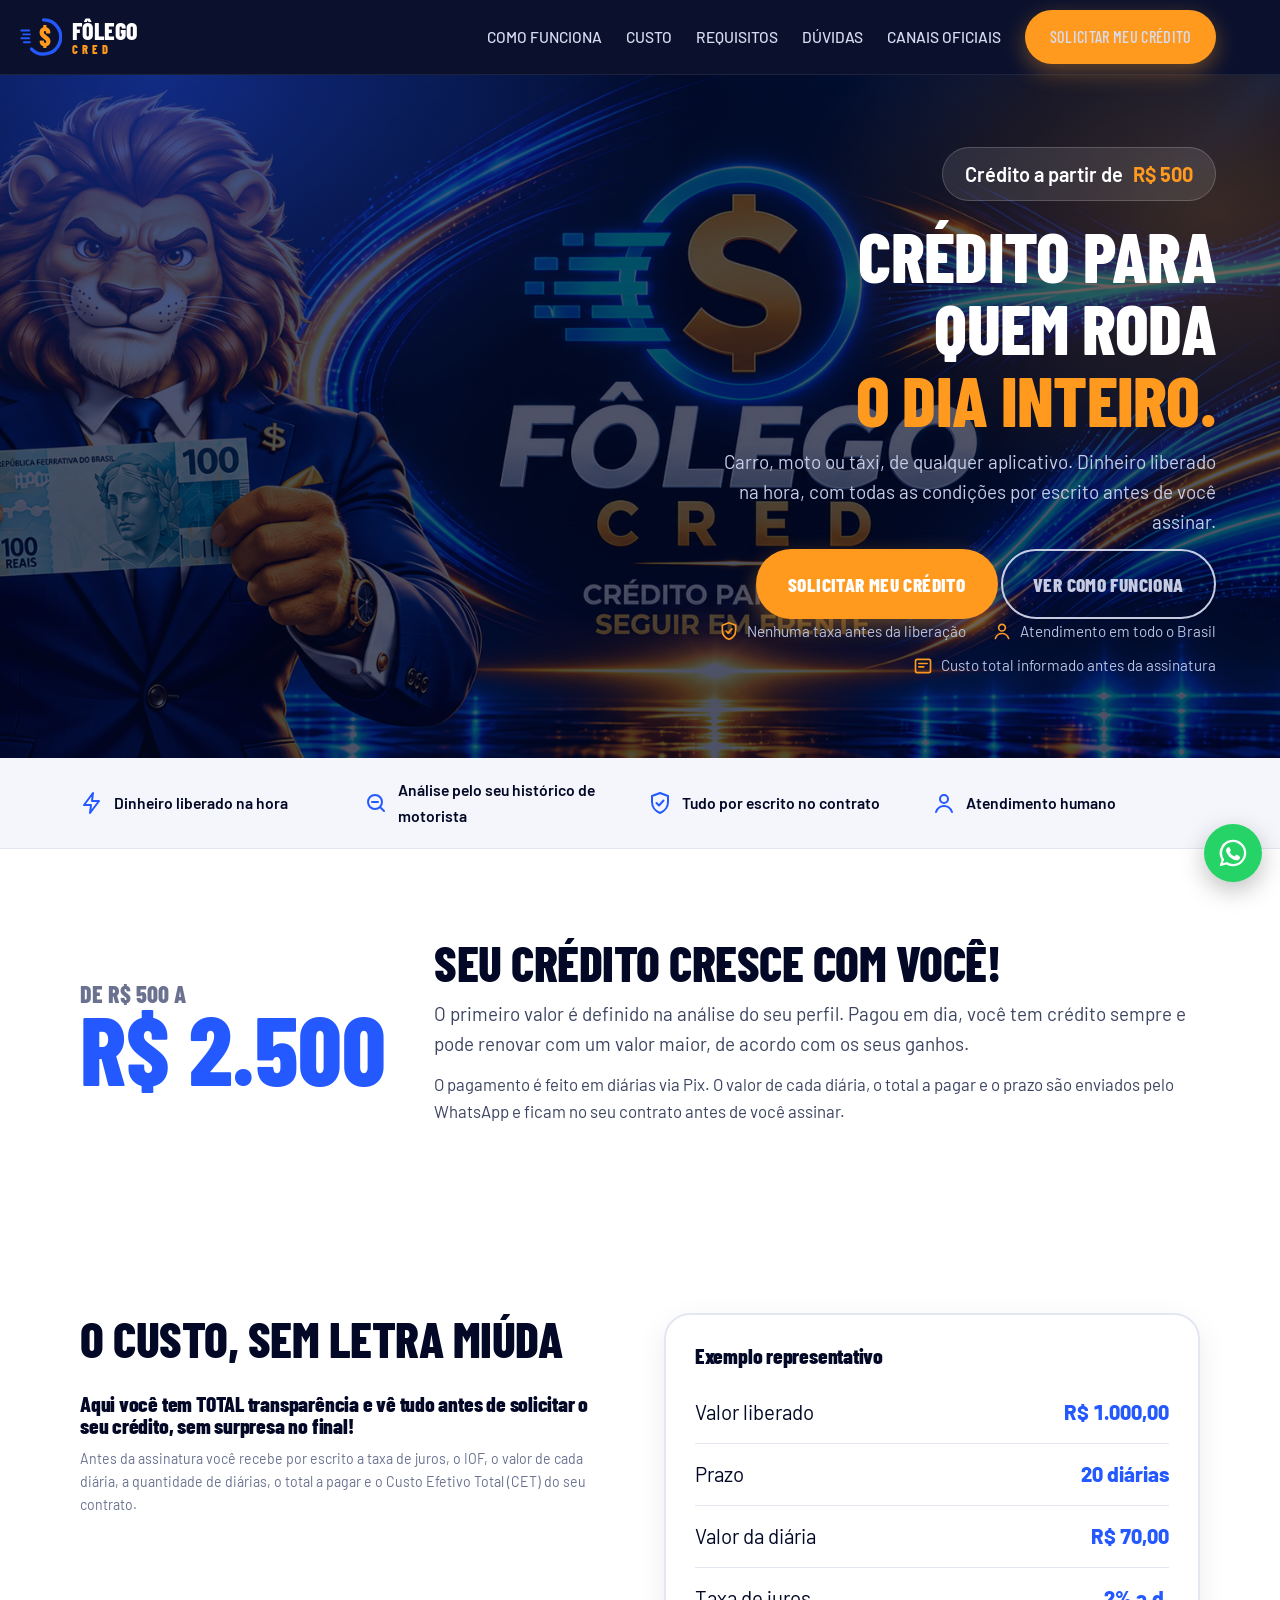
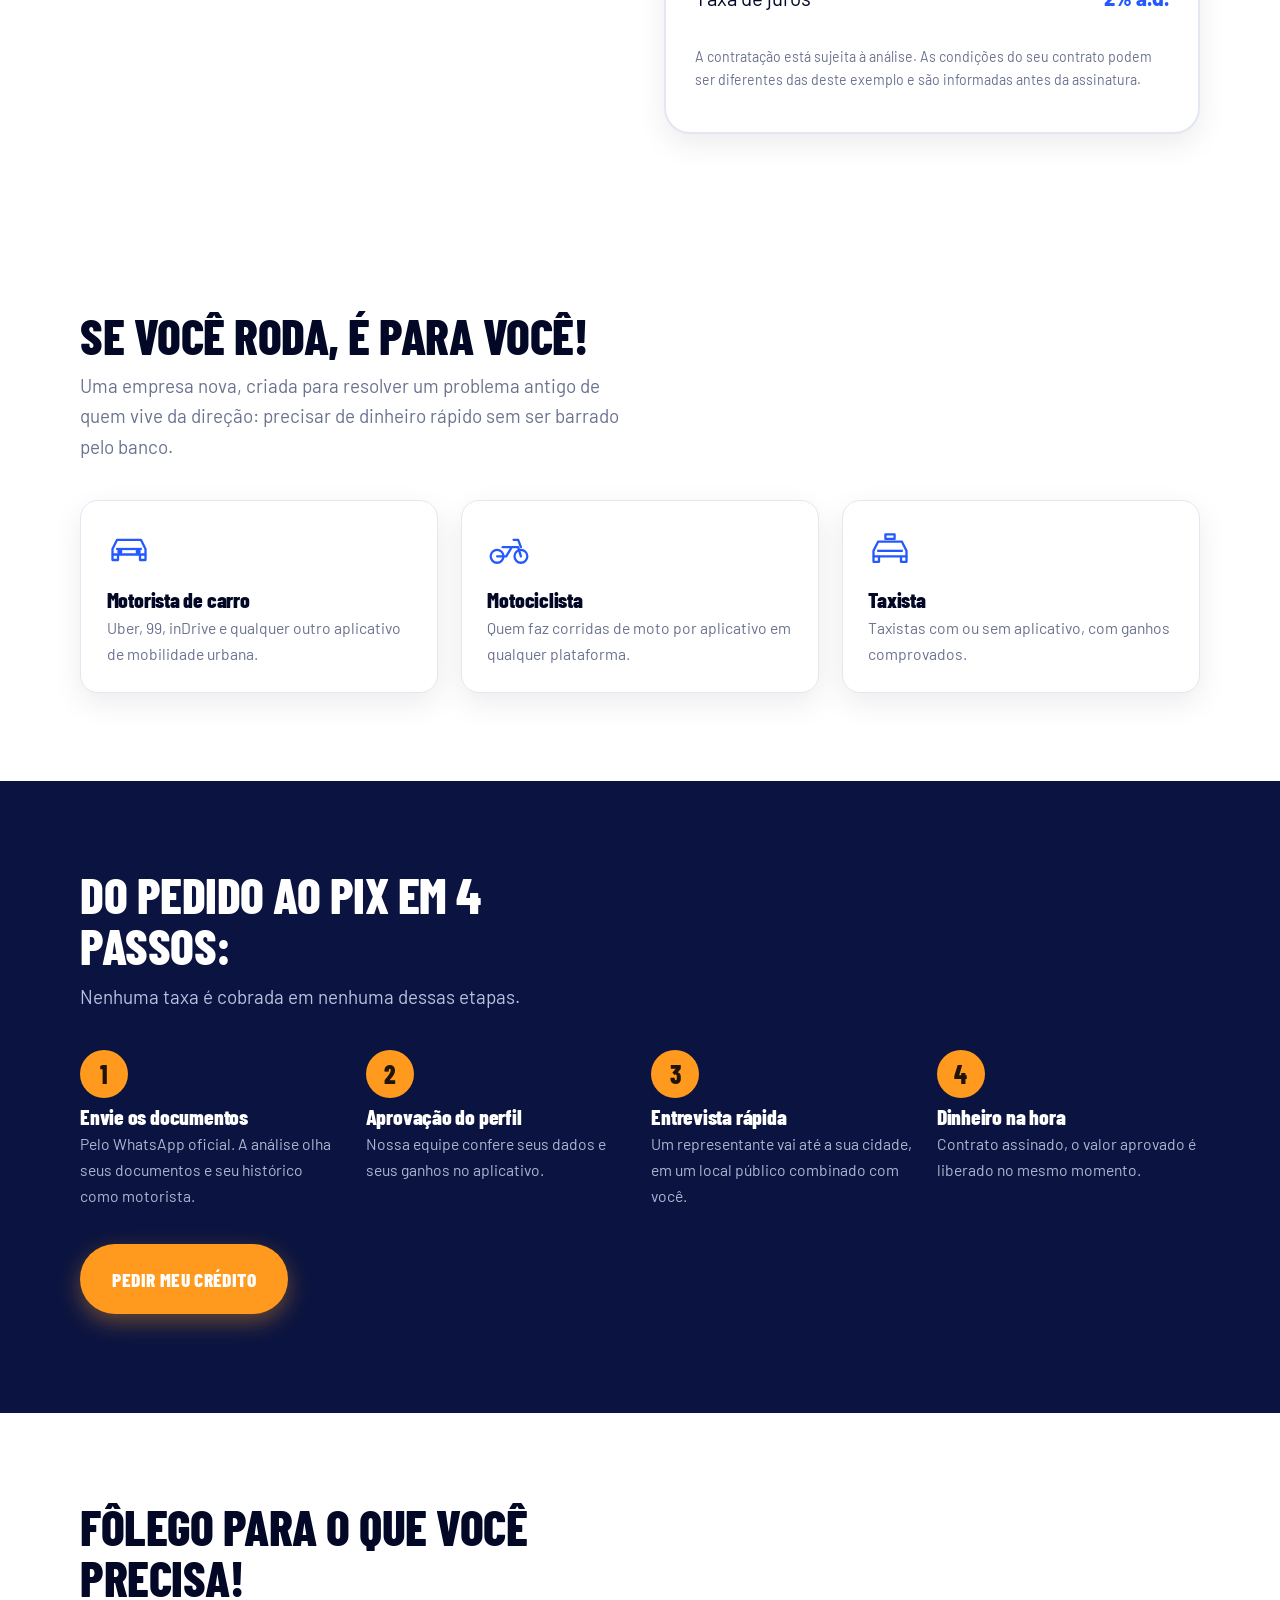
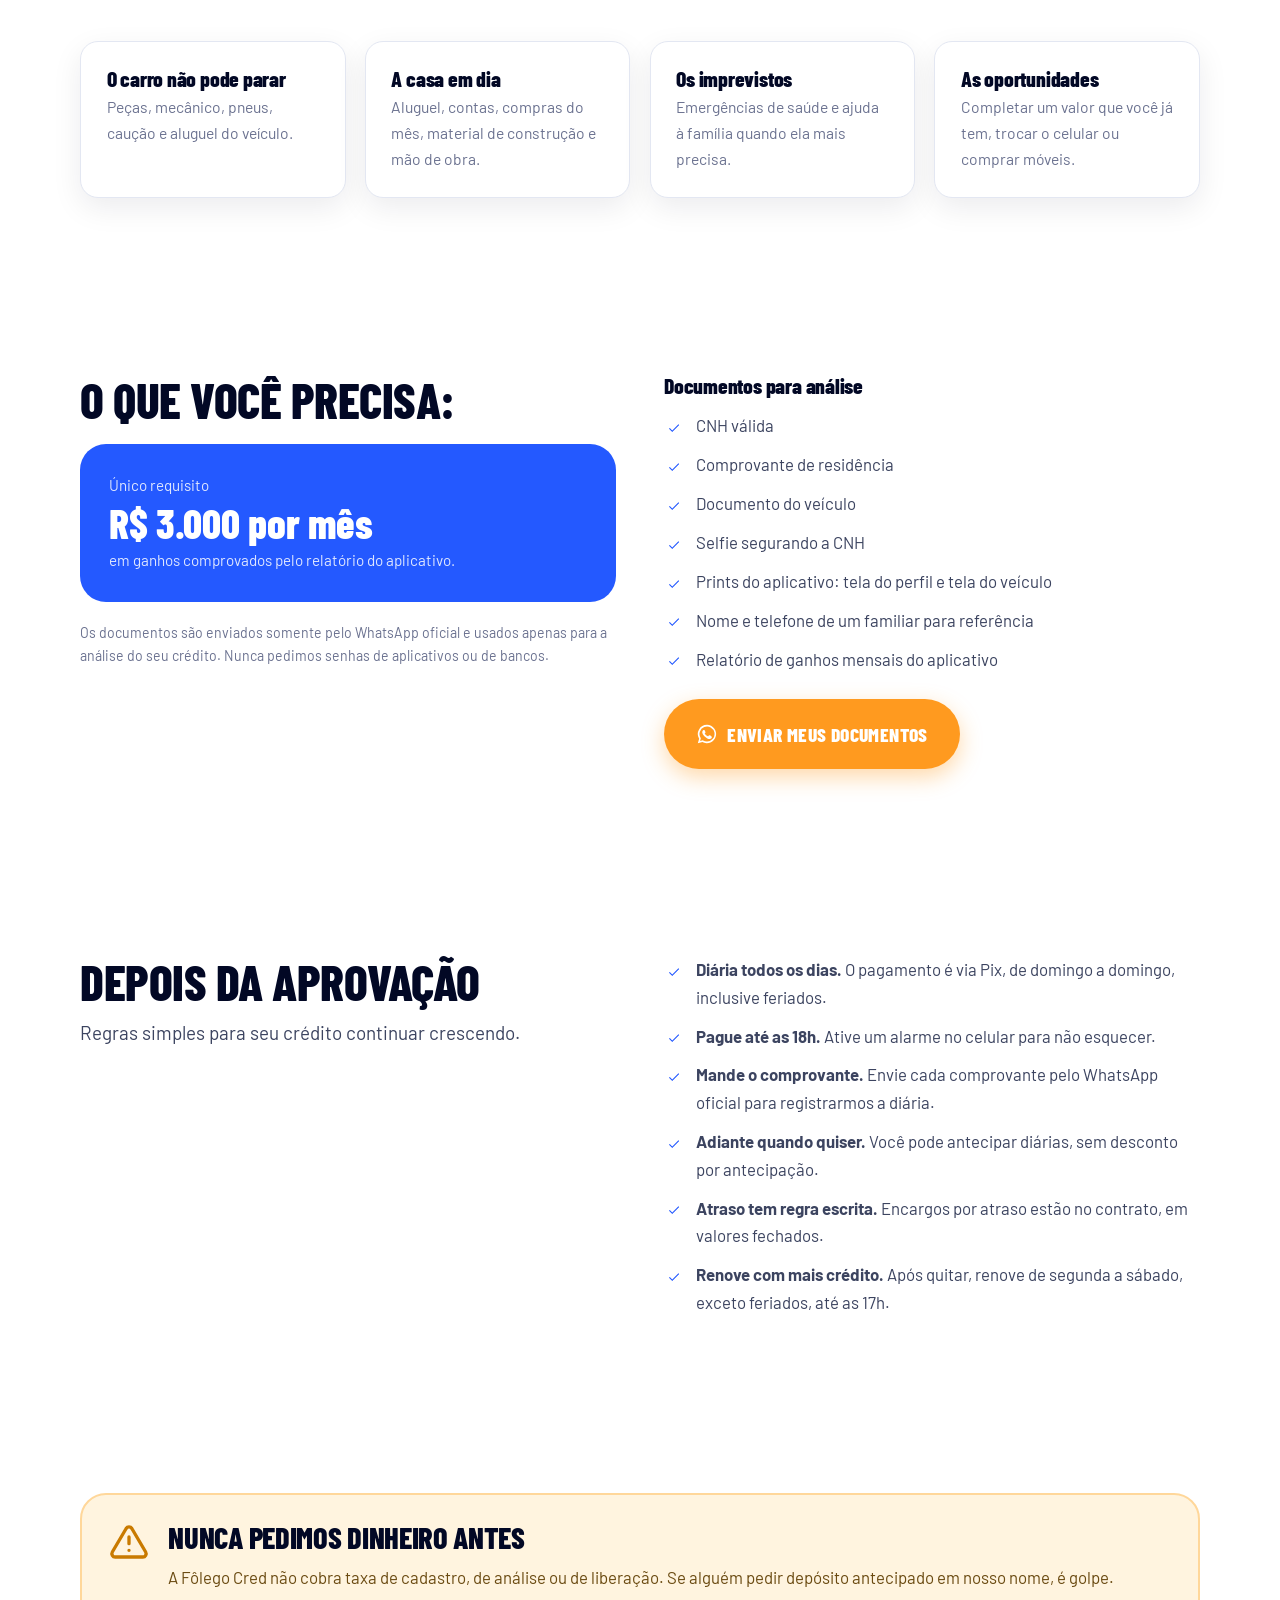
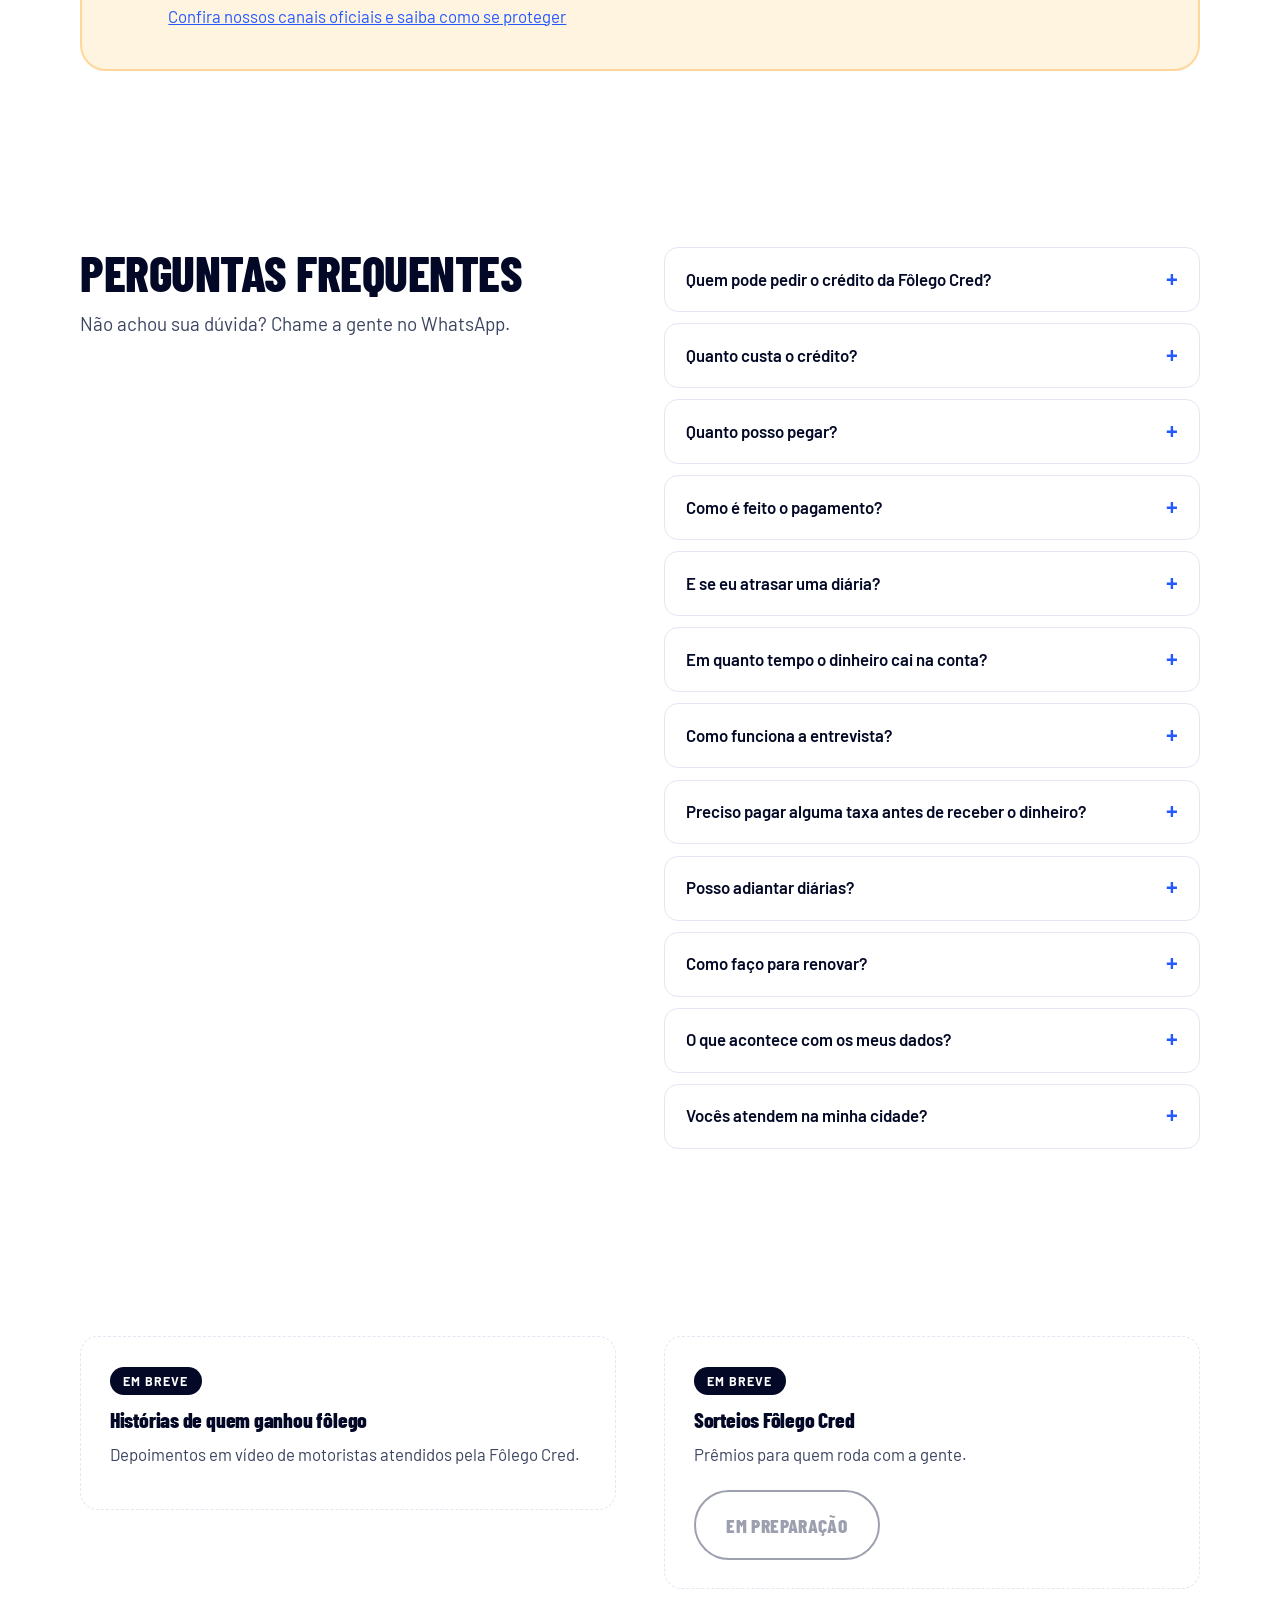
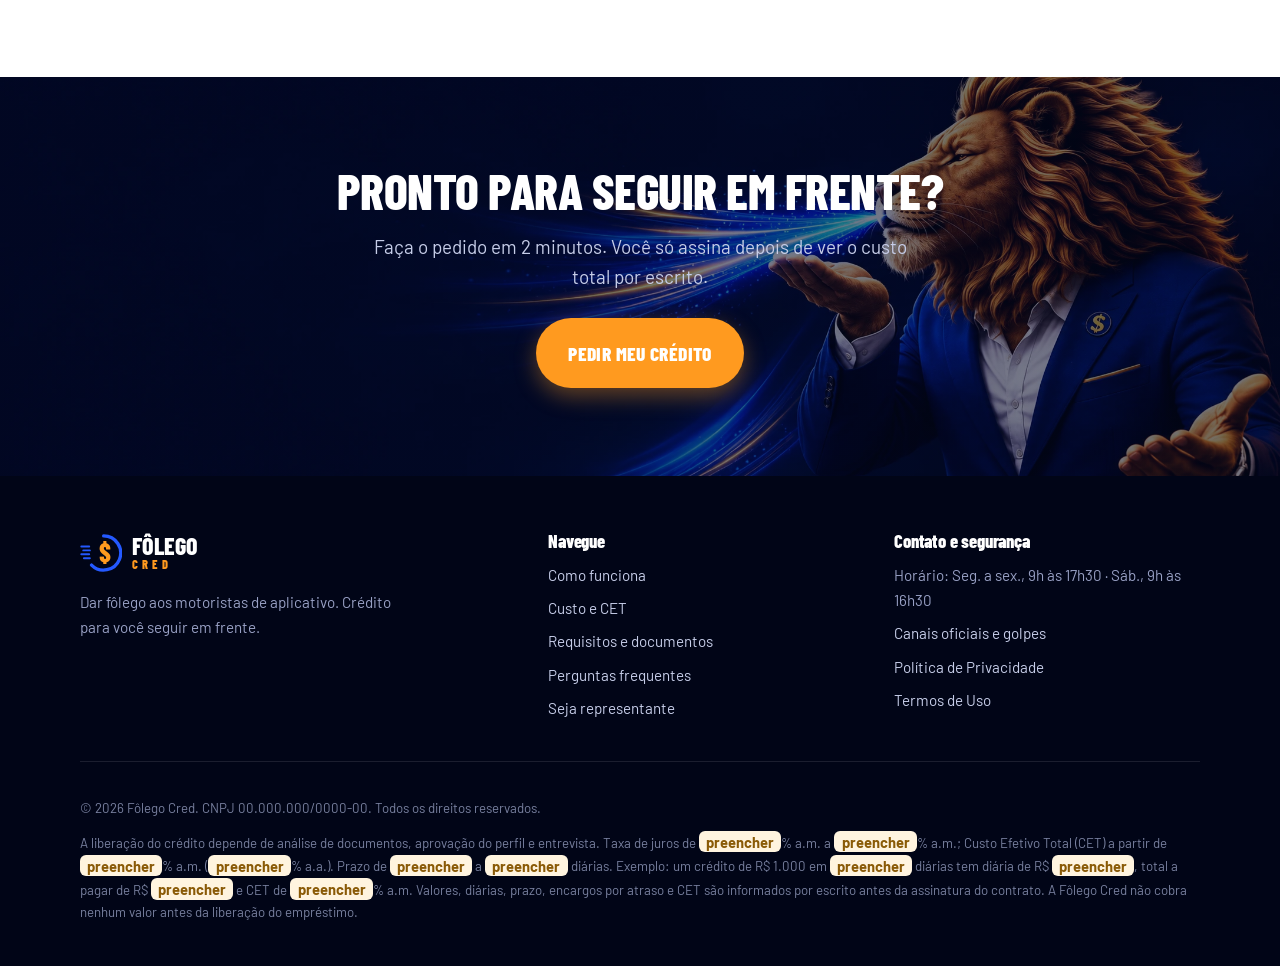
==== index.html @ c187a3cd "Add files via upload" ====
<!doctype html>
<html lang="pt-BR">
<head>
<meta charset="utf-8">
<meta name="viewport" content="width=device-width, initial-scale=1, viewport-fit=cover">
<title>Fôlego Cred | Empréstimo para motorista de aplicativo e taxista</title>
<meta name="description" content="Crédito de R$ 500 a R$ 2.500 para motoristas de carro, moto e táxi de todo o Brasil. Análise pelo seu histórico como motorista e dinheiro liberado na hora.">
<link rel="canonical" href="https://www.folegocred.com.br/">
<meta name="theme-color" content="#020825">
<meta property="og:type" content="website">
<meta property="og:locale" content="pt_BR">
<meta property="og:site_name" content="Fôlego Cred">
<meta property="og:title" content="Fôlego Cred | Empréstimo para motorista de aplicativo e taxista">
<meta property="og:description" content="Crédito de R$ 500 a R$ 2.500 para motoristas de carro, moto e táxi de todo o Brasil.">
<meta property="og:url" content="https://www.folegocred.com.br/">
<meta property="og:image" content="https://www.folegocred.com.br/assets/og-image.jpg">
<meta name="twitter:card" content="summary_large_image">
<link rel="icon" href="assets/favicon.svg" type="image/svg+xml">
<link rel="preload" as="image" href="assets/novofundo.png">
<link rel="preconnect" href="https://fonts.googleapis.com">
<link rel="preconnect" href="https://fonts.gstatic.com" crossorigin>
<link href="https://fonts.googleapis.com/css2?family=Barlow+Condensed:ital,wght@0,700;0,800;1,700&family=Barlow:wght@400;500;600;700&display=swap" rel="stylesheet">
<link rel="stylesheet" href="styles.css">
<script type="application/ld+json">{"@context":"https://schema.org","@type":"FinancialService","name":"Fôlego Cred","slogan":"Crédito para você seguir em frente","description":"Crédito para motoristas de aplicativo e taxistas de todo o Brasil.","url":"https://www.folegocred.com.br","logo":"https://www.folegocred.com.br/assets/favicon.svg","image":"https://www.folegocred.com.br/assets/og-image.jpg","areaServed":{"@type":"Country","name":"Brasil"}}</script>
<script type="application/ld+json">{"@context": "https://schema.org", "@type": "FAQPage", "mainEntity": [{"@type": "Question", "name": "Quem pode pedir o crédito da Fôlego Cred?", "acceptedAnswer": {"@type": "Answer", "text": "Motoristas de carro e de moto de qualquer aplicativo de mobilidade urbana, e também taxistas, com ganhos a partir de R$ 3.000 por mês comprovados pelo relatório do aplicativo."}}, {"@type": "Question", "name": "Quanto custa o crédito?", "acceptedAnswer": {"@type": "Answer", "text": "O custo depende do valor aprovado e do prazo. Veja o exemplo representativo na seção \"O custo, sem letra miúda\". A taxa de juros, o IOF, o total a pagar e o CET do seu contrato são informados por escrito antes da assinatura."}}, {"@type": "Question", "name": "Quanto posso pegar?", "acceptedAnswer": {"@type": "Answer", "text": "Os valores vão de R$ 500 a R$ 2.500. O primeiro crédito é definido na análise, e o limite cresce conforme você paga em dia e conforme seus ganhos."}}, {"@type": "Question", "name": "Como é feito o pagamento?", "acceptedAnswer": {"@type": "Answer", "text": "Em diárias via Pix, todos os dias, inclusive sábados, domingos e feriados. O valor de cada diária, o total a pagar e o prazo aparecem no seu contrato antes da assinatura."}}, {"@type": "Question", "name": "E se eu atrasar uma diária?", "acceptedAnswer": {"@type": "Answer", "text": "Os encargos por atraso estão descritos no contrato, com valores fechados. Se você previr um atraso, avise pelo WhatsApp oficial antes do vencimento."}}, {"@type": "Question", "name": "Em quanto tempo o dinheiro cai na conta?", "acceptedAnswer": {"@type": "Answer", "text": "Na hora. Depois da aprovação do perfil e da entrevista, o valor é liberado no mesmo momento."}}, {"@type": "Question", "name": "Como funciona a entrevista?", "acceptedAnswer": {"@type": "Answer", "text": "Um representante da Fôlego Cred vai até a sua cidade. O encontro é rápido, serve para alinhar o contrato e acontece em um local público combinado para ficar bom para os dois lados."}}, {"@type": "Question", "name": "Preciso pagar alguma taxa antes de receber o dinheiro?", "acceptedAnswer": {"@type": "Answer", "text": "Não. A Fôlego Cred nunca cobra taxa de cadastro, de análise ou de liberação. Se alguém pedir depósito antecipado em nosso nome, é golpe."}}, {"@type": "Question", "name": "Posso adiantar diárias?", "acceptedAnswer": {"@type": "Answer", "text": "Pode, quando quiser. Só não há desconto por antecipação."}}, {"@type": "Question", "name": "Como faço para renovar?", "acceptedAnswer": {"@type": "Answer", "text": "Depois de quitar o contrato atual, a renovação é feita de segunda a sábado, exceto feriados, até as 17h. Quem paga em dia tem crédito sempre, com possibilidade de valor maior."}}, {"@type": "Question", "name": "O que acontece com os meus dados?", "acceptedAnswer": {"@type": "Answer", "text": "Eles são usados apenas para a análise e o atendimento, e não são vendidos a terceiros. Você pode pedir a exclusão a qualquer momento pelos canais oficiais, conforme a Política de Privacidade."}}, {"@type": "Question", "name": "Vocês atendem na minha cidade?", "acceptedAnswer": {"@type": "Answer", "text": "A Fôlego Cred atende motoristas de todo o Brasil. Faça o pedido pelo site ou chame no WhatsApp para combinar a entrevista."}}]}</script>
</head>
<body data-pagina="inicio">
<a class="pular" href="#conteudo">Pular para o conteúdo</a>

<header class="topo">
  <div class="wrap">
    <a class="marca" href="index.html" aria-label="Fôlego Cred, página inicial"><svg viewBox="0 0 64 64" aria-hidden="true"><g stroke="#2459FF" stroke-width="3" stroke-linecap="round"><path d="M2 22h12M5 28h10M2 34h12M6 40h9"/></g><path d="M36 6a26 26 0 1 1-18.4 44.4" fill="none" stroke="#2459FF" stroke-width="5" stroke-linecap="round"/><text x="38" y="45" text-anchor="middle" font-family="Barlow Condensed,Arial" font-weight="800" font-size="40" fill="#FF9A1F">$</text></svg><span class="marca-nome">Fôlego<small>Cred</small></span></a>
    <button class="menu-botao" aria-expanded="false" aria-controls="menu" aria-label="Abrir menu"><svg width="22" height="22" viewBox="0 0 24 24" fill="none" stroke="currentColor" stroke-width="2.2" stroke-linecap="round"><path d="M3 6h18M3 12h18M3 18h18"/></svg></button>
    <nav class="menu" id="menu" aria-label="Principal">
      <a href="#como-funciona">COMO FUNCIONA</a>
      <a href="#custo">CUSTO</a>
      <a href="#requisitos">REQUISITOS</a>
      <a href="#perguntas">DÚVIDAS</a>
      <a href="canais-oficiais.html">CANAIS OFICIAIS</a>
      <a class="btn btn-laranja" href="#pedido">SOLICITAR MEU CRÉDITO</a>
    </nav>
  </div>
</header>

<main id="conteudo">

<section class="hero" aria-labelledby="titulo-hero">
  <div class="hero-midia-pc" aria-hidden="true">
    <img src="assets/novofundo.png" alt="" width="1938" height="811" loading="eager">
  </div>
  <div class="wrap">
    <div class="hero-texto" id="pedido">
      <span class="selo-topo">Crédito a partir de <b>R$ 500</b></span>
      <h1 id="titulo-hero">Crédito para <br>quem roda<span class="l2">o dia inteiro.</span></h1>
      <p class="intro">Carro, moto ou táxi, de qualquer aplicativo. Dinheiro liberado na hora, com todas as condições por escrito antes de você assinar.</p>
      <div class="hero-acoes">
        <a class="btn btn-laranja" href="#pedido">Solicitar meu crédito</a>
        <a class="btn btn-contorno" href="#como-funciona">Ver como funciona</a>
      </div>
      <ul class="hero-selos">
        <li><svg viewBox="0 0 24 24" fill="none" stroke="currentColor" stroke-width="2" stroke-linecap="round" stroke-linejoin="round" aria-hidden="true"><path d="M12 2 4 5v6c0 5 3.4 9.3 8 11 4.6-1.7 8-6 8-11V5l-8-3z"/><path d="m8.5 12 2.5 2.5 4.5-5"/></svg> Nenhuma taxa antes da liberação</li>
        <li><svg viewBox="0 0 24 24" fill="none" stroke="currentColor" stroke-width="2" stroke-linecap="round" aria-hidden="true"><circle cx="12" cy="8" r="4"/><path d="M4 21c1.5-4 4.5-6 8-6s6.5 2 8 6"/></svg> Atendimento em todo o Brasil</li>
        <li><svg viewBox="0 0 24 24" fill="none" stroke="currentColor" stroke-width="2" stroke-linecap="round" stroke-linejoin="round" aria-hidden="true"><rect x="3" y="4" width="18" height="16" rx="2"/><path d="M7 9h10M7 13h6"/></svg> Custo total informado antes da assinatura</li>
      </ul>
    </div>
  </div>
</section>

<section class="faixa" aria-label="Nossos diferenciais">
  <div class="wrap"><ul>
    <li><svg viewBox="0 0 24 24" fill="none" stroke="currentColor" stroke-width="2" stroke-linejoin="round" aria-hidden="true"><path d="M13 2 4 14h7l-1 8 9-12h-7l1-8z"/></svg> Dinheiro liberado na hora</li>
    <li><svg viewBox="0 0 24 24" fill="none" stroke="currentColor" stroke-width="2" stroke-linecap="round" aria-hidden="true"><circle cx="11" cy="11" r="7"/><path d="m20 20-4-4"/><path d="M8 11h6"/></svg> Análise pelo seu histórico de motorista</li>
    <li><svg viewBox="0 0 24 24" fill="none" stroke="currentColor" stroke-width="2" stroke-linecap="round" stroke-linejoin="round" aria-hidden="true"><path d="M12 2 4 5v6c0 5 3.4 9.3 8 11 4.6-1.7 8-6 8-11V5l-8-3z"/><path d="m8.5 12 2.5 2.5 4.5-5"/></svg> Tudo por escrito no contrato</li>
    <li><svg viewBox="0 0 24 24" fill="none" stroke="currentColor" stroke-width="2" stroke-linecap="round" aria-hidden="true"><circle cx="12" cy="8" r="4"/><path d="M4 21c1.5-4 4.5-6 8-6s6.5 2 8 6"/></svg> Atendimento humano</li>
  </ul></div>
</section>

<section class="secao" aria-labelledby="t-valor">
  <div class="wrap valor">
    <p class="valor-numero" aria-hidden="true"><span class="de">de R$ 500 a</span><span class="ate">R$ 2.500</span></p>
    <div>
      <h2 id="t-valor">Seu crédito cresce com você!</h2>
      <p class="intro">O primeiro valor é definido na análise do seu perfil. Pagou em dia, você tem crédito sempre e pode renovar com um valor maior, de acordo com os seus ganhos.</p>
      <p>O pagamento é feito em diárias via Pix. O valor de cada diária, o total a pagar e o prazo são enviados pelo WhatsApp e ficam no seu contrato antes de você assinar.</p>
    </div>
  </div>
</section>

<section class="secao secao-clara" id="custo" aria-labelledby="t-custo">
  <div class="wrap duas">
    <div> 
      <h2 id="t-custo">O custo, sem letra miúda</h2>
      <br>
      <h3>Aqui você  tem TOTAL transparência e vê tudo antes de solicitar o seu crédito, sem surpresa no final!</h3>
      <p class="nota">Antes da assinatura você recebe por escrito a taxa de juros, o IOF, o valor de cada diária, a quantidade de diárias, o total a pagar e o Custo Efetivo Total (CET) do seu contrato.</p>
    </div>
    <div class="custo">
      <h3 style="margin-bottom:1rem">Exemplo representativo</h3>
      <table>
        <tbody>
          <tr class="linha-principal"><td>Valor liberado</td><td>R$ 1.000,00</td></tr>
          <tr class="linha-principal"><td>Prazo</td><td>20 diárias</td></tr>
          <tr class="linha-principal"><td>Valor da diária</td><td>R$ 70,00</td></tr>
          <tr class="linha-principal"><td>Taxa de juros</td><td>2% a.d.</td></tr>
          <!--<tr class="linha-principal"><td>IOF</td><td>2% a.d.</td></tr>-->
        <!--  <tr><td>IOF</td><td>R$ <span class="preencher">preencher</span></td></tr>-->
      <!--  <tr class="destaque"><td><strong>CET</strong></td><td><span class="preencher">preencher</span>% a.m. (<span class="preencher">preencher</span>% a.a.)</td></tr>-->
        </tbody>
      </table>
      <p class="nota" style="margin-top:1rem">A contratação está sujeita à análise. As condições do seu contrato podem ser diferentes das deste exemplo e são informadas antes da assinatura.</p>
    </div>
  </div>
</section>

<section class="secao" aria-labelledby="t-publico">
  <div class="wrap">
    <div class="cabecalho-secao"><h2 id="t-publico">Se você roda, é para você!</h2><p class="intro">Uma empresa nova, criada para resolver um problema antigo de quem vive da direção: precisar de dinheiro rápido sem ser barrado pelo banco.</p></div>
    <div class="cartoes">
      <div><svg viewBox="0 0 48 48" fill="none" stroke="currentColor" stroke-width="2.5" stroke-linejoin="round" aria-hidden="true"><path d="M6 30v-6l5-10h26l5 10v6z"/><path d="M6 30v6h6v-6M36 30v6h6v-6"/><path d="M10 24h28"/><circle cx="14" cy="27" r="1.5" fill="currentColor"/><circle cx="34" cy="27" r="1.5" fill="currentColor"/></svg><h3>Motorista de carro</h3><p>Uber, 99, inDrive e qualquer outro aplicativo de mobilidade urbana.</p></div>
      <div><svg viewBox="0 0 48 48" fill="none" stroke="currentColor" stroke-width="2.5" stroke-linecap="round" stroke-linejoin="round" aria-hidden="true"><circle cx="11" cy="32" r="7"/><circle cx="37" cy="32" r="7"/><path d="M11 32h10l6-10h7l3 10"/><path d="M29 14h5l3 8M17 22h9"/></svg><h3>Motociclista</h3><p>Quem faz corridas de moto por aplicativo em qualquer plataforma.</p></div>
      <div><svg viewBox="0 0 48 48" fill="none" stroke="currentColor" stroke-width="2.5" stroke-linejoin="round" aria-hidden="true"><path d="M19 8h10v5H19z"/><path d="M6 32v-6l5-10h26l5 10v6z"/><path d="M6 32v6h6v-6M36 32v6h6v-6"/><path d="M10 26h28"/></svg><h3>Taxista</h3><p>Taxistas com ou sem aplicativo, com ganhos comprovados.</p></div>
    </div>
  </div>
</section>

<section class="secao secao-escura" id="como-funciona" aria-labelledby="t-como">
  <div class="wrap">
    <div class="cabecalho-secao"><h2 id="t-como">Do pedido ao Pix em 4 passos:</h2><p class="intro">Nenhuma taxa é cobrada em nenhuma dessas etapas.</p></div>
    <ol class="passos">
      <li><h3>Envie os documentos</h3><p>Pelo WhatsApp oficial. A análise olha seus documentos e seu histórico como motorista.</p></li>
      <li><h3>Aprovação do perfil</h3><p>Nossa equipe confere seus dados e seus ganhos no aplicativo.</p></li>
      <li><h3>Entrevista rápida</h3><p>Um representante vai até a sua cidade, em um local público combinado com você.</p></li>
      <li><h3>Dinheiro na hora</h3><p>Contrato assinado, o valor aprovado é liberado no mesmo momento.</p></li>
    </ol>
    <p style="margin-top:2.2rem"><a class="btn btn-laranja" href="#pedido">Pedir meu crédito</a></p>
  </div>
</section>

<section class="secao secao-clara" aria-labelledby="t-para">
  <div class="wrap">
    <div class="cabecalho-secao"><h2 id="t-para">Fôlego para o que você precisa!</h2></div>
    <div class="grupos">
      <div class="grupo"><h3>O carro não pode parar</h3><p>Peças, mecânico, pneus, caução e aluguel do veículo.</p></div>
      <div class="grupo"><h3>A casa em dia</h3><p>Aluguel, contas, compras do mês, material de construção e mão de obra.</p></div>
      <div class="grupo"><h3>Os imprevistos</h3><p>Emergências de saúde e ajuda à família quando ela mais precisa.</p></div>
      <div class="grupo"><h3>As oportunidades</h3><p>Completar um valor que você já tem, trocar o celular ou comprar móveis.</p></div>
    </div>
  </div>
</section>

<section class="secao" id="requisitos" aria-labelledby="t-req">
  <div class="wrap duas">
    <div>
      <h2 id="t-req">O que você precisa:</h2>
      <div class="requisito">
        <p>Único requisito</p>
        <span class="grande">R$ 3.000 por mês</span>
        <p>em ganhos comprovados pelo relatório do aplicativo.</p>
      </div>
      <p class="nota">Os documentos são enviados somente pelo WhatsApp oficial e usados apenas para a análise do seu crédito. Nunca pedimos senhas de aplicativos ou de bancos.</p>
    </div>
    <div>
      <h3>Documentos para análise</h3>
      <ul class="lista-check" style="margin-top:1rem">
        <li>CNH válida</li>
        <li>Comprovante de residência</li>
        <li>Documento do veículo</li>
        <li>Selfie segurando a CNH</li>
        <li>Prints do aplicativo: tela do perfil e tela do veículo</li>
        <li>Nome e telefone de um familiar para referência</li>
        <li>Relatório de ganhos mensais do aplicativo</li>
      </ul>
      <p style="margin-top:1.6rem"><a class="btn btn-laranja" href="#" data-zap="Olá! Quero enviar meus documentos para análise na Fôlego Cred."><svg viewBox="0 0 24 24" fill="currentColor" aria-hidden="true"><path d="M12 2a10 10 0 0 0-8.6 15.1L2 22l5-1.3A10 10 0 1 0 12 2zm0 18.2a8.2 8.2 0 0 1-4.2-1.2l-.3-.2-3 .8.8-2.9-.2-.3A8.2 8.2 0 1 1 12 20.2zm4.5-6.1c-.2-.1-1.5-.7-1.7-.8-.2-.1-.4-.1-.6.1l-.8 1c-.1.2-.3.2-.5.1a6.7 6.7 0 0 1-3.3-2.9c-.2-.4.2-.4.7-1.3.1-.2 0-.3 0-.4l-.8-1.8c-.2-.5-.4-.4-.6-.4h-.5a1 1 0 0 0-.7.3 3 3 0 0 0-.9 2.2c0 1.3.9 2.5 1.1 2.7.1.2 1.8 2.8 4.4 3.9 1.6.7 2.3.8 3.1.6.5-.1 1.5-.6 1.7-1.2.2-.6.2-1.1.2-1.2-.1-.1-.2-.2-.5-.3z"/></svg> Enviar meus documentos</a></p>
    </div>
  </div>
</section>

<section class="secao secao-clara" aria-labelledby="t-depois">
  <div class="wrap duas">
    <div>
      <h2 id="t-depois">Depois da aprovação</h2>
      <p class="intro">Regras simples para seu crédito continuar crescendo.</p>
    </div>
    <ul class="lista-check">
      <li><strong>Diária todos os dias.</strong> O pagamento é via Pix, de domingo a domingo, inclusive feriados.</li>
      <li><strong>Pague até as 18h.</strong> Ative um alarme no celular para não esquecer.</li>
      <li><strong>Mande o comprovante.</strong> Envie cada comprovante pelo WhatsApp oficial para registrarmos a diária.</li>
      <li><strong>Adiante quando quiser.</strong> Você pode antecipar diárias, sem desconto por antecipação.</li>
      <li><strong>Atraso tem regra escrita.</strong> Encargos por atraso estão no contrato, em valores fechados.</li>
      <li><strong>Renove com mais crédito.</strong> Após quitar, renove de segunda a sábado, exceto feriados, até as 17h.</li>
    </ul>
  </div>
</section>

<section class="secao" aria-labelledby="t-golpe">
  <div class="wrap">
    <div class="aviso">
      <svg viewBox="0 0 24 24" fill="none" stroke="currentColor" stroke-width="2" stroke-linecap="round" stroke-linejoin="round" aria-hidden="true"><path d="M10.3 3.9 2 18a2 2 0 0 0 1.7 3h16.6a2 2 0 0 0 1.7-3L13.7 3.9a2 2 0 0 0-3.4 0z"/><path d="M12 9v4M12 17h.01"/></svg>
      <div>
        <h2 id="t-golpe">Nunca pedimos dinheiro antes</h2>
        <p>A Fôlego Cred não cobra taxa de cadastro, de análise ou de liberação. Se alguém pedir depósito antecipado em nosso nome, é golpe.</p>
        <p><a href="canais-oficiais.html">Confira nossos canais oficiais e saiba como se proteger</a></p>
      </div>
    </div>
  </div>
</section>

<section class="secao secao-clara" id="perguntas" aria-labelledby="t-faq">
  <div class="wrap duas">
    <div><h2 id="t-faq">Perguntas frequentes</h2><p class="intro">Não achou sua dúvida? Chame a gente no WhatsApp.</p></div>
    <div class="faq">
      <details><summary>Quem pode pedir o crédito da Fôlego Cred?</summary><p>Motoristas de carro e de moto de qualquer aplicativo de mobilidade urbana, e também taxistas, com ganhos a partir de R$ 3.000 por mês comprovados pelo relatório do aplicativo.</p></details>
      <details><summary>Quanto custa o crédito?</summary><p>O custo depende do valor aprovado e do prazo. Veja o exemplo representativo na seção "O custo, sem letra miúda". A taxa de juros, o IOF, o total a pagar e o CET do seu contrato são informados por escrito antes da assinatura.</p></details>
      <details><summary>Quanto posso pegar?</summary><p>Os valores vão de R$ 500 a R$ 2.500. O primeiro crédito é definido na análise, e o limite cresce conforme você paga em dia e conforme seus ganhos.</p></details>
      <details><summary>Como é feito o pagamento?</summary><p>Em diárias via Pix, todos os dias, inclusive sábados, domingos e feriados. O valor de cada diária, o total a pagar e o prazo aparecem no seu contrato antes da assinatura.</p></details>
      <details><summary>E se eu atrasar uma diária?</summary><p>Os encargos por atraso estão descritos no contrato, com valores fechados. Se você previr um atraso, avise pelo WhatsApp oficial antes do vencimento.</p></details>
      <details><summary>Em quanto tempo o dinheiro cai na conta?</summary><p>Na hora. Depois da aprovação do perfil e da entrevista, o valor é liberado no mesmo momento.</p></details>
      <details><summary>Como funciona a entrevista?</summary><p>Um representante da Fôlego Cred vai até a sua cidade. O encontro é rápido, serve para alinhar o contrato e acontece em um local público combinado para ficar bom para os dois lados.</p></details>
      <details><summary>Preciso pagar alguma taxa antes de receber o dinheiro?</summary><p>Não. A Fôlego Cred nunca cobra taxa de cadastro, de análise ou de liberação. Se alguém pedir depósito antecipado em nosso nome, é golpe.</p></details>
      <details><summary>Posso adiantar diárias?</summary><p>Pode, quando quiser. Só não há desconto por antecipação.</p></details>
      <details><summary>Como faço para renovar?</summary><p>Depois de quitar o contrato atual, a renovação é feita de segunda a sábado, exceto feriados, até as 17h. Quem paga em dia tem crédito sempre, com possibilidade de valor maior.</p></details>
      <details><summary>O que acontece com os meus dados?</summary><p>Eles são usados apenas para a análise e o atendimento, e não são vendidos a terceiros. Você pode pedir a exclusão a qualquer momento pelos canais oficiais, conforme a Política de Privacidade.</p></details>
      <details><summary>Vocês atendem na minha cidade?</summary><p>A Fôlego Cred atende motoristas de todo o Brasil. Faça o pedido pelo site ou chame no WhatsApp para combinar a entrevista.</p></details>
    </div>
  </div>
</section>

<section class="secao" aria-labelledby="t-dep">
  <div class="wrap duas">
    <div class="reservado" id="depoimentos">
      <span class="selo-breve">Em breve</span>
      <h3 id="t-dep" style="margin-top:.8rem">Histórias de quem ganhou fôlego</h3>
      <p>Depoimentos em vídeo de motoristas atendidos pela Fôlego Cred.</p>
    </div>
    <div class="reservado" id="sorteio">
      <span class="selo-breve">Em breve</span>
      <h3 style="margin-top:.8rem">Sorteios Fôlego Cred</h3>
      <p>Prêmios para quem roda com a gente.</p>
      <a class="btn btn-contorno" style="color:var(--grafite);margin-top:.6rem" data-sorteio>Em preparação</a>
    </div>
  </div>
</section>

<section class="secao chamada" aria-labelledby="t-final">
  <div class="leao-rodape" aria-hidden="true"></div>
  <div class="wrap">
    <h2 id="t-final">Pronto para seguir em frente?</h2>
    <p class="intro" style="max-width:52ch;margin:0 auto 1.6rem">Faça o pedido em 2 minutos. Você só assina depois de ver o custo total por escrito.</p>
    <a class="btn btn-laranja" href="#pedido">Pedir meu crédito</a>
  </div>
</section>

</main>

<footer class="rodape">
  <div class="wrap">
    <div class="colunas">
      <div>
        <a class="marca" href="index.html" aria-label="Fôlego Cred"><svg viewBox="0 0 64 64" aria-hidden="true"><g stroke="#2459FF" stroke-width="3" stroke-linecap="round"><path d="M2 22h12M5 28h10M2 34h12M6 40h9"/></g><path d="M36 6a26 26 0 1 1-18.4 44.4" fill="none" stroke="#2459FF" stroke-width="5" stroke-linecap="round"/><text x="38" y="45" text-anchor="middle" font-family="Barlow Condensed,Arial" font-weight="800" font-size="40" fill="#FF9A1F">$</text></svg><span class="marca-nome">Fôlego<small>Cred</small></span></a>
        <p style="margin-top:1rem;max-width:36ch">Dar fôlego aos motoristas de aplicativo. Crédito para você seguir em frente.</p>
      </div>
      <div>
        <h3>Navegue</h3>
        <ul>
          <li><a href="#como-funciona">Como funciona</a></li>
          <li><a href="#custo">Custo e CET</a></li>
          <li><a href="#requisitos">Requisitos e documentos</a></li>
          <li><a href="#perguntas">Perguntas frequentes</a></li>
          <li><a href="seja-representante.html">Seja representante</a></li>
        </ul>
      </div>
      <div>
        <h3>Contato e segurança</h3>        <ul>
          <li>Horário: <span data-cfg="horario">Em breve</span></li>
          <li><a href="canais-oficiais.html">Canais oficiais e golpes</a></li>
          <li><a href="politica-de-privacidade.html">Política de Privacidade</a></li>
          <li><a href="termos-de-uso.html">Termos de Uso</a></li>
        </ul>
      </div>
    </div>
    <div class="legal">
      <p>© <span data-cfg="ano">2026</span> <span data-cfg="razao">Fôlego Cred</span>. CNPJ <span data-cfg="cnpj">00.000.000/0000-00</span>. Todos os direitos reservados.</p>
      <p>A liberação do crédito depende de análise de documentos, aprovação do perfil e entrevista. Taxa de juros de <span class="preencher">preencher</span>% a.m. a <span class="preencher">preencher</span>% a.m.; Custo Efetivo Total (CET) a partir de <span class="preencher">preencher</span>% a.m. (<span class="preencher">preencher</span>% a.a.). Prazo de <span class="preencher">preencher</span> a <span class="preencher">preencher</span> diárias. Exemplo: um crédito de R$ 1.000 em <span class="preencher">preencher</span> diárias tem diária de R$ <span class="preencher">preencher</span>, total a pagar de R$ <span class="preencher">preencher</span> e CET de <span class="preencher">preencher</span>% a.m. Valores, diárias, prazo, encargos por atraso e CET são informados por escrito antes da assinatura do contrato. A Fôlego Cred não cobra nenhum valor antes da liberação do empréstimo.</p>
    </div>
  </div>
</footer>

<a class="zap" href="#" hidden aria-label="Falar com a Fôlego Cred no WhatsApp"><svg viewBox="0 0 24 24" fill="currentColor" aria-hidden="true"><path d="M12 2a10 10 0 0 0-8.6 15.1L2 22l5-1.3A10 10 0 1 0 12 2zm0 18.2a8.2 8.2 0 0 1-4.2-1.2l-.3-.2-3 .8.8-2.9-.2-.3A8.2 8.2 0 1 1 12 20.2zm4.5-6.1c-.2-.1-1.5-.7-1.7-.8-.2-.1-.4-.1-.6.1l-.8 1c-.1.2-.3.2-.5.1a6.7 6.7 0 0 1-3.3-2.9c-.2-.4.2-.4.7-1.3.1-.2 0-.3 0-.4l-.8-1.8c-.2-.5-.4-.4-.6-.4h-.5a1 1 0 0 0-.7.3 3 3 0 0 0-.9 2.2c0 1.3.9 2.5 1.1 2.7.1.2 1.8 2.8 4.4 3.9 1.6.7 2.3.8 3.1.6.5-.1 1.5-.6 1.7-1.2.2-.6.2-1.1.2-1.2-.1-.1-.2-.2-.5-.3z"/></svg></a>

<div class="cookies" id="cookies" hidden role="region" aria-label="Aviso de cookies">
  <p>Usamos cookies de medição para entender como o site é usado e melhorar nossos anúncios. Saiba mais na <a href="politica-de-privacidade.html">Política de Privacidade</a>.</p>
  <div class="acoes"><button class="btn btn-laranja" data-cookies="aceito">Aceitar</button><button class="btn btn-contorno" data-cookies="recusado">Recusar</button></div>
</div>

<script src="config.js"></script>
<script src="script.js"></script>
</body>
</html>
---- styles.css ----
:root{
  --azul:#2459FF; --azul-esc:#1740C7; --laranja:#FF9A1F; --laranja-esc:#E8820A;
  --tinta:#020825; --tinta-2:#0B1440; --grafite:#3C4460; --cinza:#6B7290;
  --linha:#E3E7F2; --claro:#F4F6FC; --branco:#fff;
  --raio:18px; --raio-g:26px;
  --sombra:0 10px 30px rgba(2,8,37,.08);
  --sombra-g:0 24px 60px rgba(2,8,37,.16);
  --wrap:1160px;
}
*{box-sizing:border-box}
html{scroll-behavior:smooth;-webkit-text-size-adjust:100%;scroll-padding-top:86px;overflow-x:hidden;width:100%}
body{margin:0;background:var(--branco);color:var(--grafite);
  font:400 1.05rem/1.65 Barlow,system-ui,Arial,sans-serif;overflow-x:hidden;width:100%}
body.menu-aberto{overflow:hidden}
h1,h2,h3{font-family:"Barlow Condensed",Barlow,Arial,sans-serif;font-weight:800;
  color:var(--tinta);line-height:1.02;letter-spacing:-.01em;margin:0}
h1{font-size:clamp(2.3rem,7.6vw,4.4rem);text-transform:uppercase}
h2{font-size:clamp(1.8rem,5.4vw,3.1rem);text-transform:uppercase}
h3{font-size:1.35rem}
p{margin:.7rem 0}
a{color:var(--azul)}
img,video,svg{max-width:100%;height:auto}
.wrap{width:100%;max-width:var(--wrap);margin:0 auto;padding:0 1.25rem}
.leitura{max-width:76ch}
.intro{font-size:1.18rem;line-height:1.6}
.nota{font-size:.88rem;color:var(--cinza)}
.pular{position:absolute;left:-9999px;background:var(--tinta);color:#fff;padding:.8rem 1.2rem;z-index:100}
.pular:focus{left:1rem;top:1rem}
:focus-visible{outline:3px solid var(--laranja);outline-offset:3px;border-radius:6px}

/* ---------------- botões ---------------- */
.btn{display:inline-flex;align-items:center;justify-content:center;gap:.55rem;
  font-family:"Barlow Condensed",Barlow,Arial,sans-serif;font-weight:800;font-size:1.22rem;
  text-transform:uppercase;letter-spacing:.02em;text-decoration:none;cursor:pointer;
  padding:1.05rem 1.9rem;border-radius:999px;border:2px solid transparent;transition:.18s ease}
.btn svg{width:22px;height:22px;flex:none}
.btn-laranja{background:var(--laranja);color:#fff;box-shadow:0 8px 22px rgba(255,154,31,.38)}
.btn-laranja:hover{background:var(--laranja-esc);transform:translateY(-2px)}
.btn-azul{background:var(--azul);color:#fff}
.btn-azul:hover{background:var(--azul-esc)}
.btn-contorno{background:transparent;color:inherit;border-color:currentColor;opacity:.92}
.btn-contorno:hover{background:rgba(255,255,255,.1)}
.btn[aria-disabled="true"]{opacity:.5;pointer-events:none}

/* ---------------- topo ---------------- */
.topo{position:sticky;top:0;z-index:60;background:rgba(2,8,37,.96);
  backdrop-filter:saturate(140%) blur(10px);border-bottom:1px solid rgba(255,255,255,.08)}
.topo .wrap{display:flex;align-items:center;gap:1rem;height:74px}
.marca{display:flex;align-items:center;gap:.6rem;text-decoration:none}
.marca svg{width:42px;height:42px}
.marca-nome{font-family:"Barlow Condensed",Arial,sans-serif;font-weight:800;font-size:1.5rem;
  line-height:1;color:#fff;text-transform:uppercase}
.marca-nome small{display:block;font-size:.78rem;letter-spacing:.34em;color:var(--laranja)}
.menu{margin-left:auto;display:flex;align-items:center;gap:1.5rem}
.menu a{color:#D7DCF0;text-decoration:none;font-weight:500;font-size:.97rem}
.menu a:hover{color:#fff}
.menu a[aria-current="page"]{color:#fff;box-shadow:inset 0 -2px 0 var(--laranja)}
.menu .btn{font-size:1.02rem;padding:.75rem 1.4rem}
.menu .btn[aria-current="page"]{box-shadow:0 8px 22px rgba(255,154,31,.38)}
.menu-botao{display:none;margin-left:auto;background:transparent;border:1px solid rgba(255,255,255,.25);
  color:#fff;border-radius:12px;padding:.55rem .6rem;cursor:pointer;
  min-width:44px;min-height:44px;align-items:center;justify-content:center}

/* ---------------- hero (página inicial) ---------------- */
.hero{position:relative;background:var(--tinta);color:#D7DCF0;overflow:hidden;
  padding:clamp(2.5rem,6vw,4.5rem) 0 clamp(3rem,7vw,5rem)}
.hero::after{content:"";position:absolute;inset:0;pointer-events:none;background:
  radial-gradient(70% 90% at 12% 0%,rgba(36,89,255,.45),transparent 60%),
  radial-gradient(50% 70% at 95% 20%,rgba(255,154,31,.22),transparent 65%)}
.hero-midia-pc{position:absolute;inset:0;opacity:.3}
.hero-midia-pc img{width:100%;height:100%;object-fit:cover;object-position:20% center}
.hero-midia-cel{display:none}
.hero .wrap{position:relative;z-index:2;display:grid;grid-template-columns:1fr;
  gap:3rem;align-items:center}
.hero h1{color:#fff}
.hero .l2{display:block;color:var(--laranja)}
.hero .intro{color:#C6CDE8;max-width:46ch}
.selo-topo{display:inline-flex;align-items:center;gap:.6rem;background:rgba(255,255,255,.1);
  border:1px solid rgba(255,255,255,.18);color:#fff;border-radius:999px;padding:.6rem 1.4rem;
  font-size:1.25rem;font-weight:600;margin-bottom:1.2rem}
.selo-topo b{color:var(--laranja)}s
.hero-acoes{display:flex;flex-wrap:wrap;gap:.9rem;margin:1.8rem 0 1.4rem}
.hero-selos{list-style:none;margin:0;padding:0;display:flex;flex-wrap:wrap;
  gap:.6rem 1.6rem;font-size:.95rem;color:#B9C1E0}
@media (min-width:1001px){
  .topo .wrap{max-width:none;padding-right:clamp(1.25rem,5vw,4rem)}
  .hero .wrap{max-width:none;padding-right:clamp(1.25rem,5vw,4rem)}
  .hero-texto{margin-left:auto;text-align:right;max-width:640px}
  .hero .intro{margin-left:auto}
  .hero-acoes,.hero-selos{justify-content:flex-end}
  .hero-midia-pc img{object-position:80% center}
}
.hero-selos li{display:flex;align-items:center;gap:.5rem}
.hero-selos svg{width:20px;height:20px;color:var(--laranja);flex:none}

/* ---------------- cabeçalho das páginas internas ---------------- */
.cabeca-pagina{position:relative;overflow:hidden;background:var(--tinta);color:#C6CDE8;
  padding:clamp(2.6rem,6vw,4.2rem) 0}
.cabeca-pagina::before{content:"";position:absolute;inset:0;background:
  radial-gradient(60% 100% at 10% 0%,rgba(36,89,255,.42),transparent 62%),
  radial-gradient(45% 80% at 92% 30%,rgba(255,154,31,.18),transparent 65%)}
.cabeca-pagina .wrap{position:relative;z-index:2;max-width:var(--wrap)}
.cabeca-pagina h1{color:#fff}
.cabeca-pagina .intro{color:#C6CDE8;max-width:56ch}
.cabeca-pagina .btn{margin-top:1.4rem}
/* o leão aparece à direita, saindo da moldura */
.leao{position:absolute;right:0;bottom:0;top:0;width:min(42%,470px);z-index:1;
  background:url("assets/leao.webp") right bottom/contain no-repeat;pointer-events:none}
.leao-grande{width:min(50%,560px)}

/* leão largo usado na chamada final (rodapé), imagem horizontal */
.leao-rodape{position:absolute;inset:0;z-index:1;pointer-events:none;
  background:
    linear-gradient(0deg,rgba(2,8,37,.55),rgba(2,8,37,.55)),
    url("assets/rodape.webp") center/cover no-repeat}

/* ---------------- faixa de destaques ---------------- */
.faixa{background:var(--claro);border-bottom:1px solid var(--linha)}
.faixa ul{list-style:none;margin:0;padding:1.2rem 0;display:grid;grid-template-columns:repeat(4,1fr);gap:1rem}
.faixa li{display:flex;align-items:center;gap:.6rem;font-weight:600;color:var(--tinta);font-size:.98rem}
.faixa svg{width:24px;height:24px;color:var(--azul);flex:none}

/* ---------------- seções ---------------- */
.secao{padding:clamp(3rem,7vw,5.5rem) 0}
.secao-clara{background:var(--branco)}
.secao-escura{position:relative;overflow:hidden;background:var(--tinta-2);color:#C6CDE8}
.secao-escura h2,.secao-escura h3{color:#fff}
.secao-escura .wrap{position:relative;z-index:2}
.secao-escura .cabecalho-secao .intro{color:#B9C1E0}
.cabecalho-secao{max-width:62ch;margin-bottom:2.4rem}
.cabecalho-secao .intro{color:var(--cinza)}
.duas{display:grid;grid-template-columns:1fr 1fr;gap:3rem;align-items:start}

/* valor em destaque */
.valor{display:grid;grid-template-columns:auto 1fr;gap:3rem;align-items:center}
.valor-numero{font-family:"Barlow Condensed",Arial,sans-serif;font-weight:800;line-height:.9;margin:0}
.valor-numero .de{display:block;font-size:1.5rem;color:var(--cinza);text-transform:uppercase}
.valor-numero .ate{display:block;font-size:clamp(3.6rem,9vw,6rem);color:var(--azul)}

/* ---------------- cartões e formulários ---------------- */
.cartao{background:var(--branco);border-radius:var(--raio-g);box-shadow:var(--sombra-g);
  padding:1.7rem;color:var(--grafite)}
.cartao h2{font-size:1.9rem}
.passo-info{display:flex;align-items:center;justify-content:space-between;gap:1rem;margin-bottom:.5rem;
  font-size:.85rem;font-weight:600;color:var(--cinza);text-transform:uppercase;letter-spacing:.06em}
.barra{height:6px;border-radius:999px;background:var(--linha);overflow:hidden;margin-bottom:1.2rem}
.barra span{display:block;height:100%;width:33.33%;background:var(--azul);transition:width .3s ease}
.form{display:grid;gap:.9rem}
.campo{display:grid;gap:.35rem}
.campo label{font-size:.9rem;font-weight:600;color:var(--tinta)}
.campo input,.campo select,.campo textarea{font:inherit;font-size:1rem;padding:.85rem .95rem;
  border:1.5px solid var(--linha);border-radius:14px;background:#fff;color:var(--tinta);width:100%}
.campo input:focus,.campo select:focus,.campo textarea:focus{border-color:var(--azul);outline:none;
  box-shadow:0 0 0 4px rgba(36,89,255,.12)}
.linha2{display:grid;grid-template-columns:1fr 1fr;gap:.9rem}
.consentimento{display:flex;gap:.6rem;align-items:flex-start;font-size:.86rem;color:var(--cinza);line-height:1.45}
.consentimento input{margin-top:.25rem;width:18px;height:18px;accent-color:var(--azul);flex:none}
.hp{position:absolute;left:-9999px}
.retorno{display:none;padding:.9rem 1rem;border-radius:14px;font-size:.95rem}
.retorno.ok{display:block;background:#E8F7EE;color:#14603A}
.retorno.erro{display:block;background:#FDECEC;color:#8E1B1B}
.etapa[hidden]{display:none}
.nav-etapas{display:flex;gap:.7rem;align-items:center}
.nav-etapas .btn{flex:1;padding:.9rem 1rem;font-size:1.08rem}
.link-voltar{background:none;border:0;color:var(--cinza);font:inherit;font-size:.92rem;
  cursor:pointer;text-decoration:underline;padding:.5rem}

/* bloco de custo */
.custo{background:#fff;border:2px solid var(--linha);border-radius:var(--raio-g);
  padding:1.8rem;box-shadow:var(--sombra)}
.custo table{width:100%;border-collapse:collapse}
.custo td{padding:.7rem 0;border-bottom:1px solid var(--linha);font-size:.92rem;color:var(--cinza)}
.custo td:last-child{text-align:right;font-weight:600;color:var(--grafite);font-variant-numeric:tabular-nums;font-size:.92rem}
.custo .linha-principal td{font-size:1.28rem;color:var(--tinta);padding:.85rem 0}
.custo .linha-principal td:last-child{font-weight:800;color:var(--azul);font-size:1.28rem}
.custo tr:last-child td{border-bottom:0}
.custo .destaque td{color:var(--tinta)}
.preencher{background:#FFF4DF;color:#8A5A06;border-radius:6px;padding:.1rem .45rem;font-weight:700;font-size:.92rem}

/* grades de conteúdo */
.cartoes,.publico{display:grid;grid-template-columns:repeat(3,1fr);gap:1.4rem}
.cartoes>div,.publico>div,.grupo,.canal{background:#fff;border:1px solid var(--linha);
  border-radius:var(--raio);padding:1.6rem;box-shadow:var(--sombra)}
.cartoes svg,.publico svg{width:44px;height:44px;color:var(--azul);margin-bottom:.6rem}
.cartoes h3,.publico h3,.grupo h3,.canal h3{margin-bottom:.3rem}
.cartoes p,.publico p,.grupo p,.canal p{margin:0;font-size:.98rem;color:var(--cinza)}
.grupos{display:grid;grid-template-columns:repeat(4,1fr);gap:1.2rem}
.canais{display:grid;grid-template-columns:repeat(3,1fr);gap:1rem}
.canal{display:flex;align-items:center;gap:.9rem;padding:1rem 1.2rem;transition:border-color .15s,box-shadow .15s,transform .15s}
.canal:hover{border-color:var(--azul);transform:translateY(-2px)}
.canal svg{width:22px;height:22px;flex:none;color:#fff}
.canal-icone{width:44px;height:44px;border-radius:50%;flex:none;display:flex;align-items:center;justify-content:center;background:var(--azul)}
.canal-texto{min-width:0;display:flex;flex-direction:column;gap:.15rem}
.canal-texto strong{color:var(--tinta);font-size:1rem}
.canal-texto span{font-size:.86rem;color:var(--cinza)}

/* passos numerados */
.passos{list-style:none;counter-reset:p;margin:0;padding:0;display:grid;grid-template-columns:repeat(4,1fr);gap:1.4rem}
.passos li{counter-increment:p;position:relative;padding-top:3.4rem}
.passos li::before{content:counter(p);position:absolute;top:0;left:0;width:48px;height:48px;border-radius:50%;
  background:var(--laranja);color:#20140A;display:grid;place-items:center;
  font-family:"Barlow Condensed",Arial,sans-serif;font-weight:800;font-size:1.6rem}
.passos p{margin:.3rem 0 0;font-size:.98rem;opacity:.88}

/* requisito e listas */
.requisito{background:var(--azul);color:#fff;border-radius:var(--raio-g);padding:1.8rem;margin:1.2rem 0}
.requisito p{margin:0;opacity:.85;font-size:.95rem}
.requisito .grande{display:block;font-family:"Barlow Condensed",Arial,sans-serif;font-weight:800;
  font-size:2.6rem;line-height:1.05;margin:.2rem 0}
.lista-check{list-style:none;margin:0;padding:0;display:grid;gap:.7rem}
.lista-check li{position:relative;padding-left:2rem}
.lista-check li::before{content:"";position:absolute;left:0;top:.35rem;width:20px;height:20px;border-radius:50%;
  background:var(--azul);
  -webkit-mask:url("data:image/svg+xml;utf8,<svg xmlns='http://www.w3.org/2000/svg' viewBox='0 0 24 24'><path d='M9 16.2 4.8 12l-1.4 1.4L9 19 21 7l-1.4-1.4z' fill='black'/></svg>") center/14px no-repeat,linear-gradient(#000,#000);
  mask:url("data:image/svg+xml;utf8,<svg xmlns='http://www.w3.org/2000/svg' viewBox='0 0 24 24'><path d='M9 16.2 4.8 12l-1.4 1.4L9 19 21 7l-1.4-1.4z' fill='white'/></svg>") center/14px no-repeat}
.secao-escura .lista-check li::before{background:var(--laranja)}

/* aviso e caixas */
.aviso{display:flex;gap:1.2rem;background:#FFF4DF;border:2px solid #FFD79A;border-radius:var(--raio-g);padding:1.7rem}
.aviso svg{width:40px;height:40px;color:#C97A00;flex:none}
.aviso h2{font-size:1.9rem}
.aviso p{color:#6B4B12}
.caixa-revisao{background:#FFF4DF;border:1px solid #FFD79A;border-radius:14px;padding:1rem 1.2rem;
  margin-bottom:1.8rem;font-size:.95rem;color:#6B4B12}
.ajuda{font-size:.85rem;color:var(--cinza);margin:.3rem 0 0}

/* faq */
.faq details{background:#fff;border:1px solid var(--linha);border-radius:14px;margin-bottom:.7rem;overflow:hidden}
.faq summary{cursor:pointer;padding:1.1rem 1.3rem;font-weight:600;color:var(--tinta);
  list-style:none;display:flex;justify-content:space-between;gap:1rem}
.faq summary::-webkit-details-marker{display:none}
.faq summary::after{content:"+";font-size:1.5rem;line-height:1;color:var(--azul)}
.faq details[open] summary::after{content:"–"}
.faq p{margin:0;padding:0 1.3rem 1.2rem;font-size:.98rem;color:var(--cinza)}

/* texto legal */
.texto-legal h2{font-size:1.7rem;margin:2.4rem 0 .6rem}
.texto-legal h3{font-size:1.2rem;margin:1.6rem 0 .4rem}
.texto-legal ul,.texto-legal ol{padding-left:1.3rem}
.texto-legal li{margin:.4rem 0}

/* blocos reservados */
.reservado{background:#fff;border:1px dashed var(--linha);border-radius:var(--raio);padding:1.8rem}
.selo-breve{display:inline-block;background:var(--tinta);color:#fff;border-radius:999px;padding:.25rem .85rem;
  font-size:.78rem;font-weight:700;text-transform:uppercase;letter-spacing:.08em}

/* chamada final */
.chamada{position:relative;overflow:hidden;background:var(--tinta);color:#C6CDE8;text-align:center}
.chamada .wrap{position:relative;z-index:2}
.chamada h2{color:#fff;margin-bottom:1rem}

/* rodapé */
.rodape{background:#010517;color:#98A0C4;padding:3.5rem 0 2rem;font-size:.95rem}
.rodape h3{color:#fff;font-size:1.15rem;margin-bottom:.8rem}
.rodape a{color:#C6CDE8;text-decoration:none}
.rodape a:hover{color:#fff;text-decoration:underline}
.colunas{display:grid;grid-template-columns:1.4fr 1fr 1fr;gap:2.5rem}
.rodape ul{list-style:none;margin:0;padding:0;display:grid;gap:.5rem}
.redes-sociais{display:flex;flex-wrap:wrap;gap:.6rem;margin:.1rem 0 1.2rem}
.rede{width:38px;height:38px;border-radius:50%;display:flex;align-items:center;justify-content:center;
  background:rgba(255,255,255,.08);border:1px solid rgba(255,255,255,.16);color:#C6CDE8;
  transition:background .15s,color .15s}
.rede:hover{background:var(--azul);color:#fff}
.rede svg{width:18px;height:18px}
.legal{margin-top:2.5rem;padding-top:1.6rem;border-top:1px solid rgba(255,255,255,.1);
  font-size:.83rem;line-height:1.6;color:#78809F}

/* flutuantes */
.zap{position:fixed;right:1.1rem;bottom:calc(1.1rem + env(safe-area-inset-bottom));z-index:70;width:58px;height:58px;border-radius:50%;
  background:#25D366;color:#fff;display:grid;place-items:center;box-shadow:0 8px 24px rgba(0,0,0,.25)}
.zap svg{width:32px;height:32px}
.barra-fixa{display:none}
.cookies{position:fixed;left:1rem;right:1rem;bottom:calc(1rem + env(safe-area-inset-bottom));z-index:80;background:#fff;border:1px solid var(--linha);
  border-radius:var(--raio);box-shadow:var(--sombra-g);padding:1.2rem;max-width:520px}
.cookies p{margin:0 0 .9rem;font-size:.92rem}
.cookies .acoes{display:flex;gap:.7rem}
.cookies .btn{padding:.7rem 1.2rem;font-size:1rem}
.cookies .btn-contorno{color:var(--grafite)}

/* ---------------- telas menores ---------------- */
@media (max-width:1000px){
  .hero .wrap,.duas,.valor{grid-template-columns:1fr;gap:2.2rem}
  .faixa ul,.grupos{grid-template-columns:1fr 1fr}
  .cartoes,.publico,.canais,.passos,.colunas{grid-template-columns:1fr 1fr}
  .leao{width:38%;opacity:.55}
}
@media (max-width:760px){
  .menu{position:absolute;top:74px;left:0;right:0;background:var(--tinta);flex-direction:column;
    align-items:stretch;gap:0;padding:0 1.25rem;max-height:0;overflow:hidden;transition:.25s;
    border-bottom:1px solid rgba(255,255,255,.1)}
  .menu.aberto{max-height:80vh;padding:1rem 1.25rem 1.5rem}
  .menu a{padding:.75rem 0}
  .menu .btn{margin-top:.6rem;justify-content:center}
  .menu-botao{display:inline-flex}
  .cartoes,.publico,.canais,.passos,.grupos,.faixa ul,.colunas{grid-template-columns:1fr}
  .hero-acoes .btn{width:100%}
  .aviso{flex-direction:column;gap:.8rem}

  /* hero mais limpo no celular */
  .hero{padding:2.2rem 0 2.4rem}
  .hero-midia-pc{opacity:.3}
  .hero::after{background:
    radial-gradient(90% 70% at 50% 0%,rgba(2,8,37,.55),transparent 55%),
    linear-gradient(180deg,rgba(2,8,37,.55) 0%,rgba(2,8,37,.15) 35%,rgba(2,8,37,.55) 100%)}
  .selo-topo{font-size:1rem;padding:.5rem 1.1rem;margin-bottom:.9rem}
  .hero .intro{font-size:1rem;line-height:1.55}
  .hero-acoes{gap:4.5rem;margin:1.4rem 0 1.3rem}
  .hero-acoes .btn{font-size:1.02rem;padding:.85rem 1.6rem}
  .hero-acoes .btn-contorno{margin-top:1rem}
  .hero-acoes .btn-contorno{background:transparent;border-color:rgba(255,255,255,.35);
    padding:.85rem 1.9rem;font-size:1.05rem;opacity:.85}
  .hero-selos{font-size:.85rem;gap:.5rem 1.2rem;margin-top:.2rem}
  .hero-selos svg{width:17px;height:17px}
  /* no celular o leão vira faixa embaixo do título, sem atrapalhar a leitura */
  .leao{position:relative;inset:auto;width:100%;height:210px;margin-top:1.4rem;opacity:1;
    background-position:center bottom;background-size:auto 100%}
  .hero-midia-cel{display:none}
  .valor{text-align:center}
  .valor-numero{margin:0 auto}
}
/* ---------------- telas bem pequenas (celulares compactos) ---------------- */
@media (max-width:420px){
  .wrap{padding:0 1rem}
  .linha2{grid-template-columns:1fr}
  .cartao{padding:1.3rem}
  .cartao h2{font-size:1.6rem}
  .custo{padding:1.3rem}
  .custo .linha-principal td,.custo .linha-principal td:last-child{font-size:1.1rem}
  .btn{font-size:1.08rem;padding:.95rem 1.5rem}
  .requisito{padding:1.4rem}
  .requisito .grande{font-size:2.1rem}
  .valor-numero .ate{font-size:2.9rem}
  .aviso{padding:1.3rem}
  .marca-nome{font-size:1.25rem}
  .marca-nome small{font-size:.68rem}
  .marca svg{width:36px;height:36px}
  .topo .wrap{height:66px}
  html{scroll-padding-top:78px}
  .menu{top:66px}
}
@media (prefers-reduced-motion:reduce){*{animation:none!important;transition:none!important;scroll-behavior:auto}}

/* Arte da página de canais oficiais */
.cabeca-simples{padding-bottom:3rem;background:linear-gradient(to bottom,var(--tinta) 0%,#04102F 60%,#061336 100%)}
.cabeca-simples::before{-webkit-mask-image:linear-gradient(to bottom,#000 35%,transparent 92%);mask-image:linear-gradient(to bottom,#000 35%,transparent 92%)}

.arte-canais{position:relative;display:block;width:100%;background:#020825;line-height:0}
.arte-canais img{display:block;width:100%;height:auto}
.arte-canais::before{content:"";position:absolute;left:0;right:0;top:0;height:12%;z-index:1;pointer-events:none;background:linear-gradient(to bottom,#061336,rgba(6,19,54,0))}
.arte-links{position:absolute;inset:0}
.arte-ponto{position:absolute;left:var(--x);top:83.2%;width:4%;height:9.6%;transform:translateX(-50%);border-radius:50%;transition:box-shadow .15s,transform .15s}
.arte-ponto:hover,.arte-ponto:focus-visible{box-shadow:0 0 0 4px rgba(255,154,31,.85);transform:translateX(-50%) scale(1.06);outline:none}
.arte-ponto .arte-icone{display:none}
@media (max-width:700px){
  .arte-links{inset:auto 0 0 0;display:flex;justify-content:center;flex-wrap:wrap;gap:.55rem;padding:2.5rem .8rem .9rem;background:linear-gradient(to bottom,transparent,rgba(2,8,37,.92) 60%)}
  .arte-ponto{position:static;transform:none;width:46px;height:46px}
  .arte-ponto:hover,.arte-ponto:focus-visible{transform:scale(1.06)}
  .arte-ponto .arte-icone{display:grid;place-items:center;width:100%;height:100%;border-radius:50%;background:rgba(255,255,255,.12);border:1.5px solid rgba(255,255,255,.55);color:#fff}
  .arte-ponto .arte-icone svg{width:24px;height:24px}
}
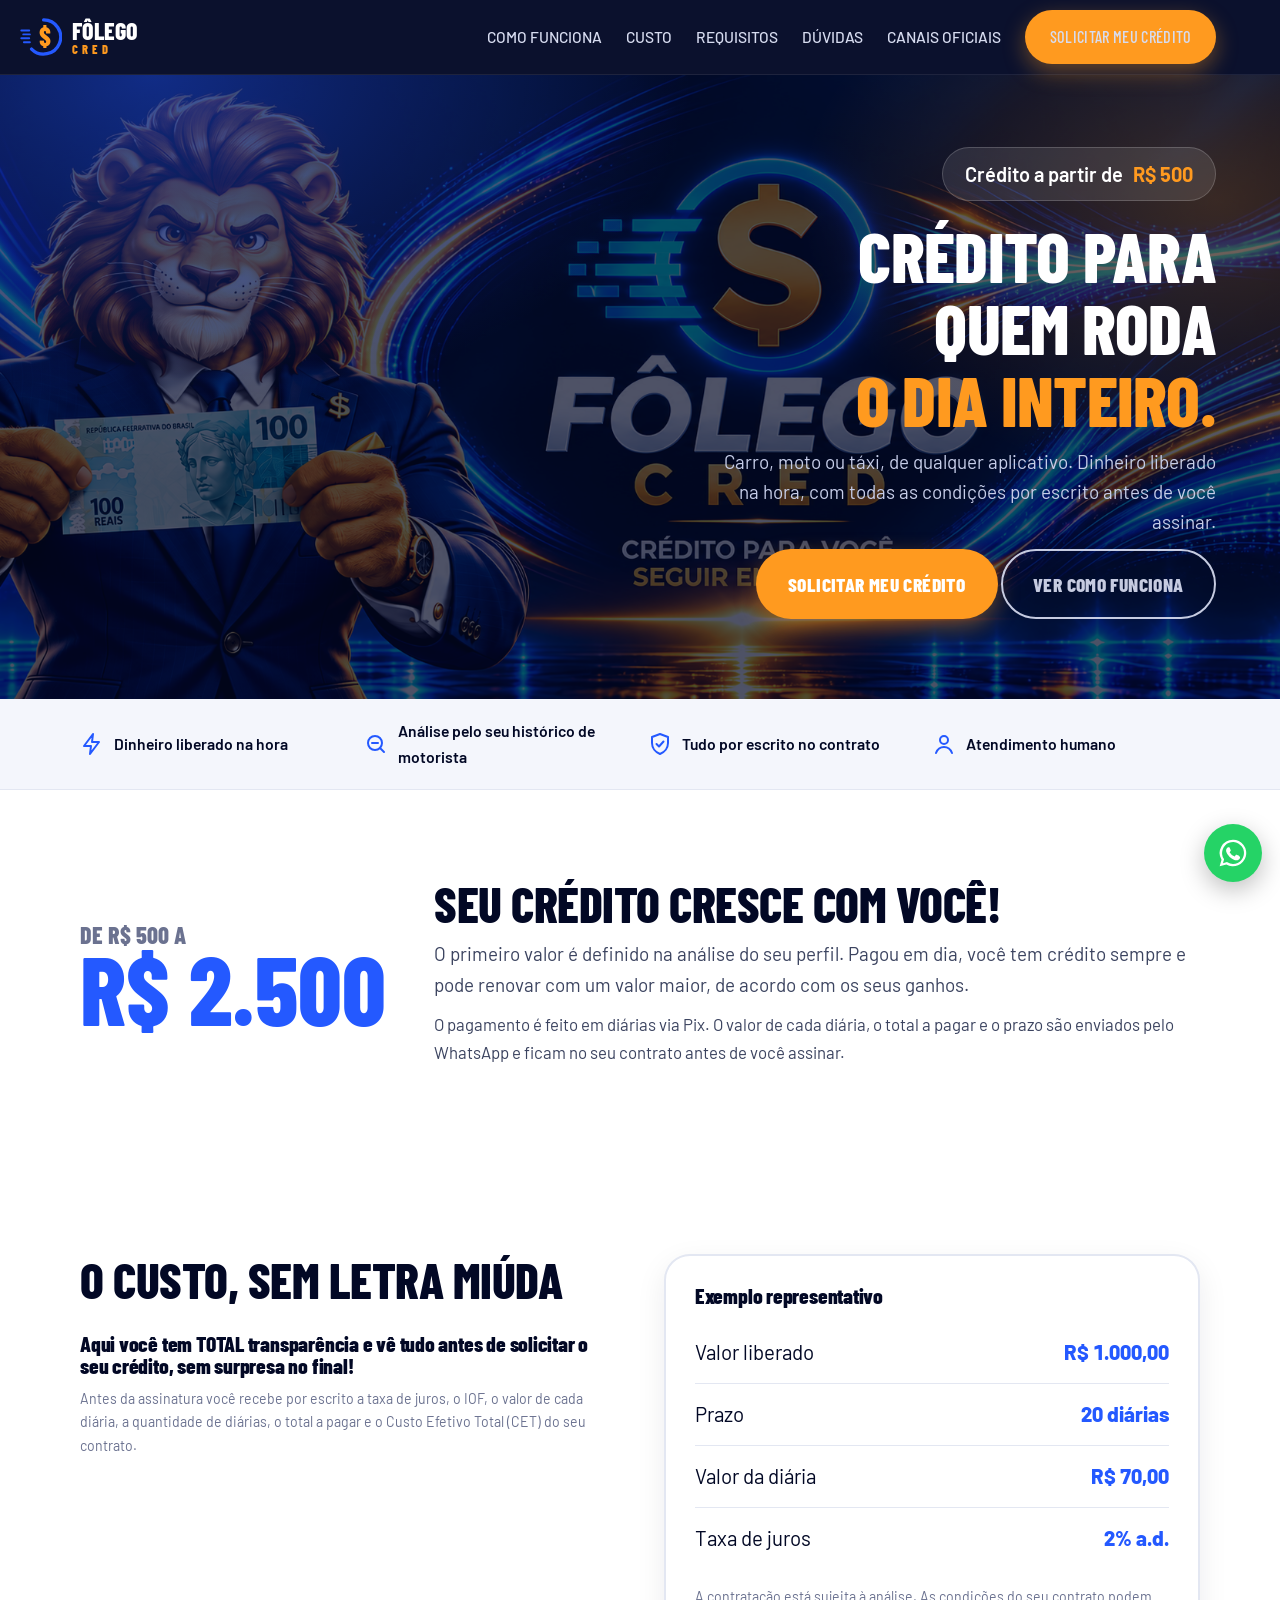
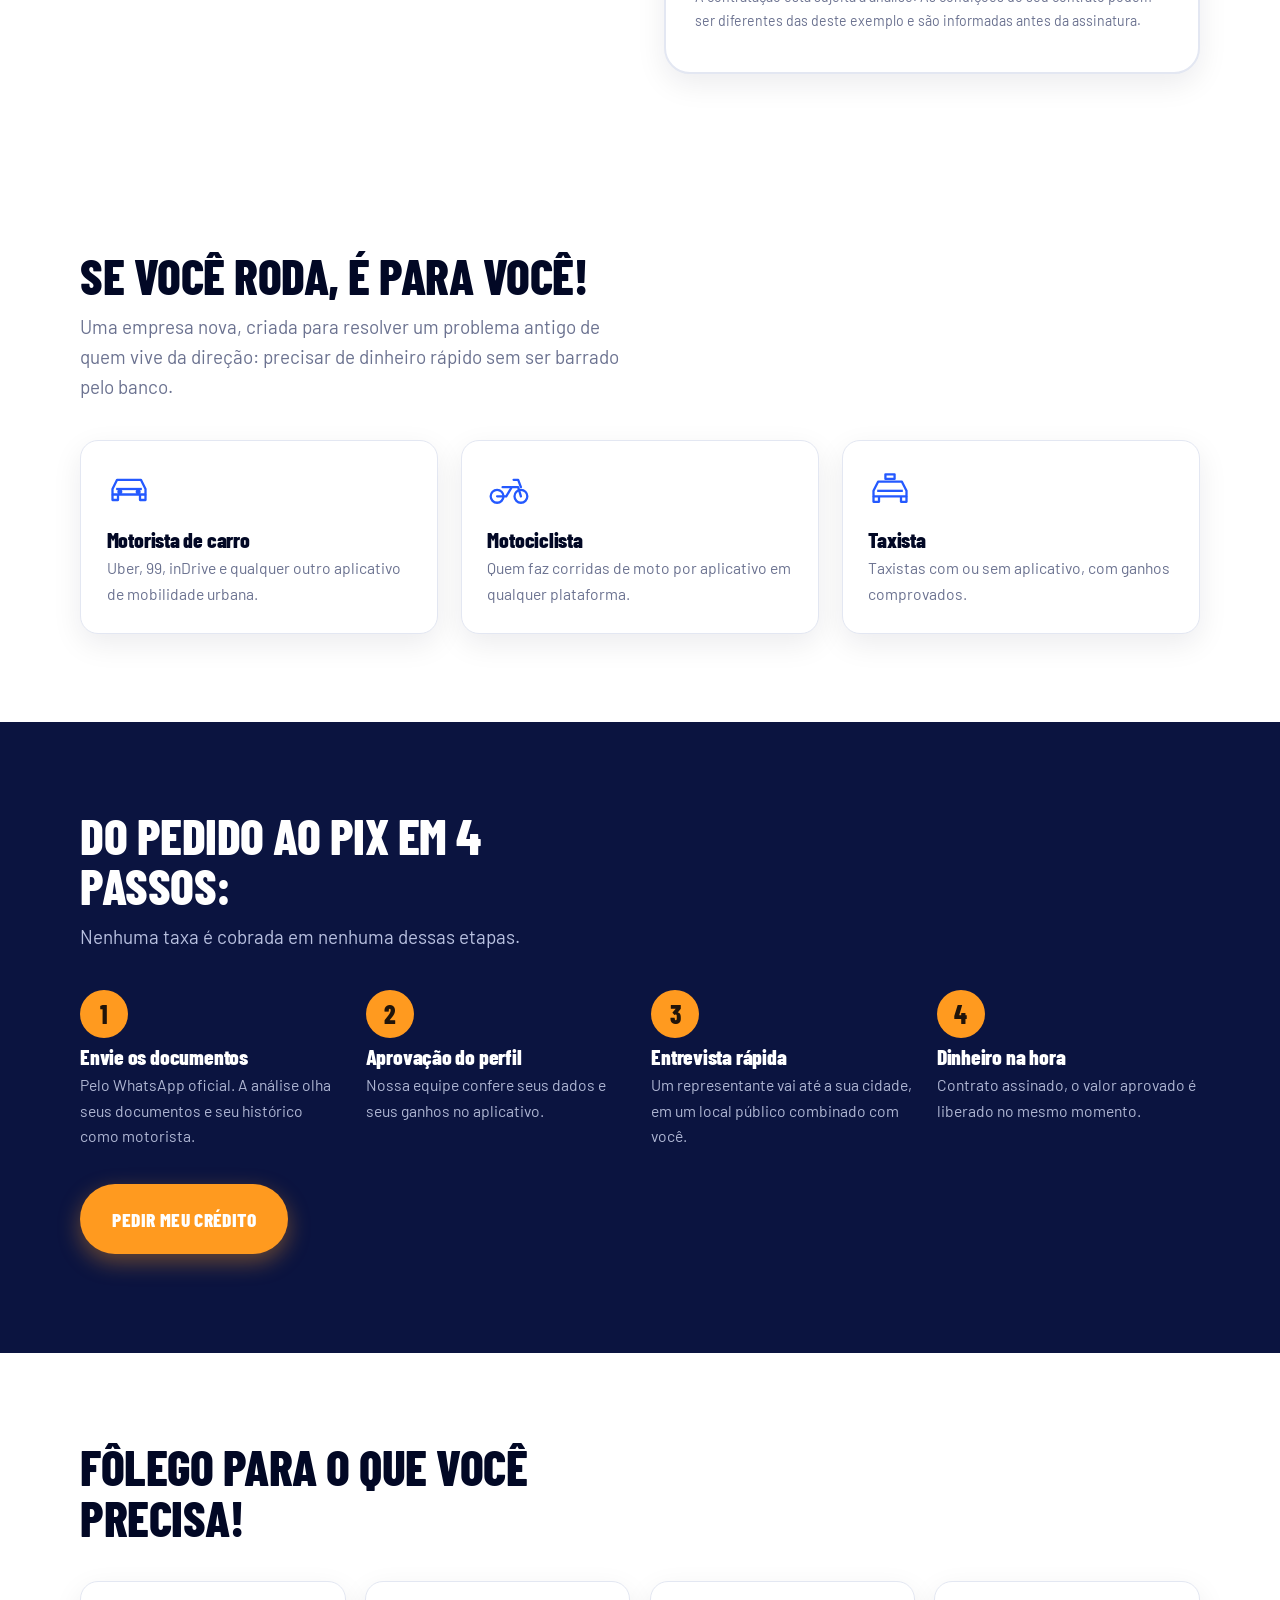
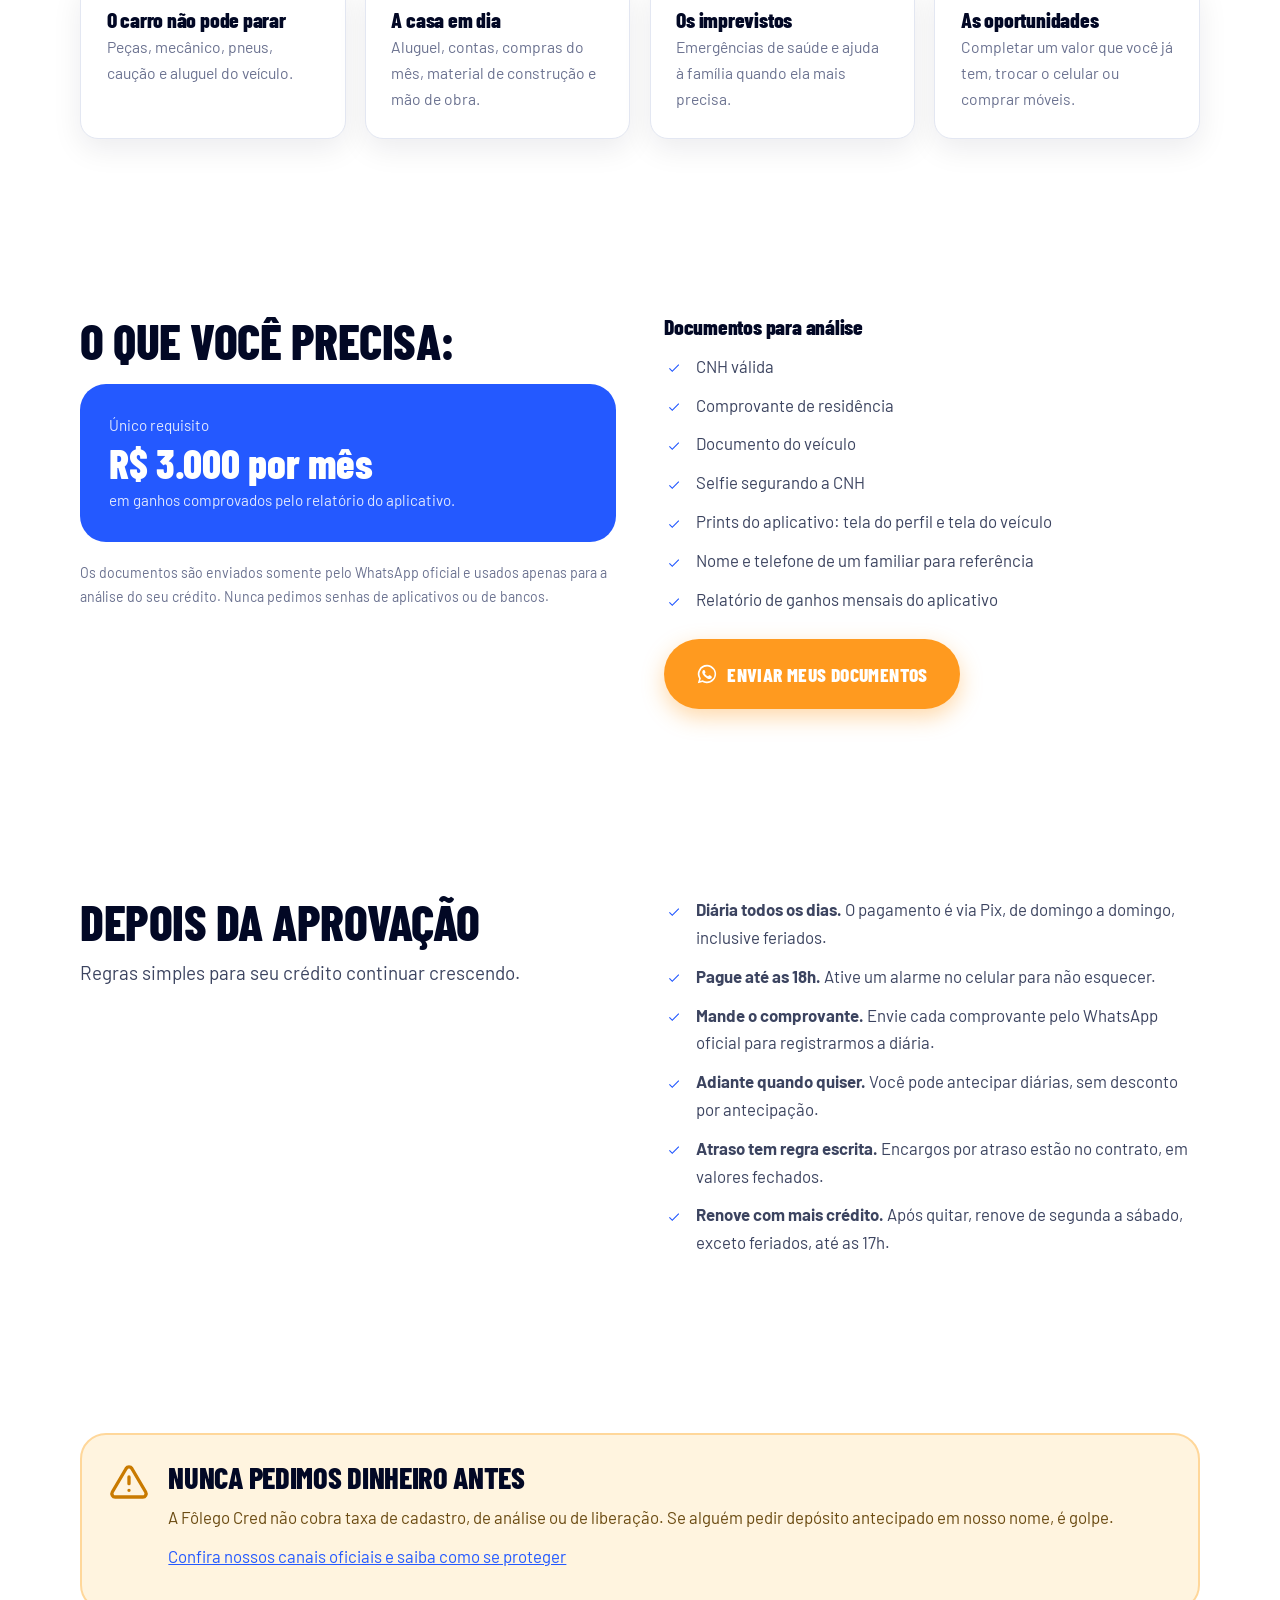
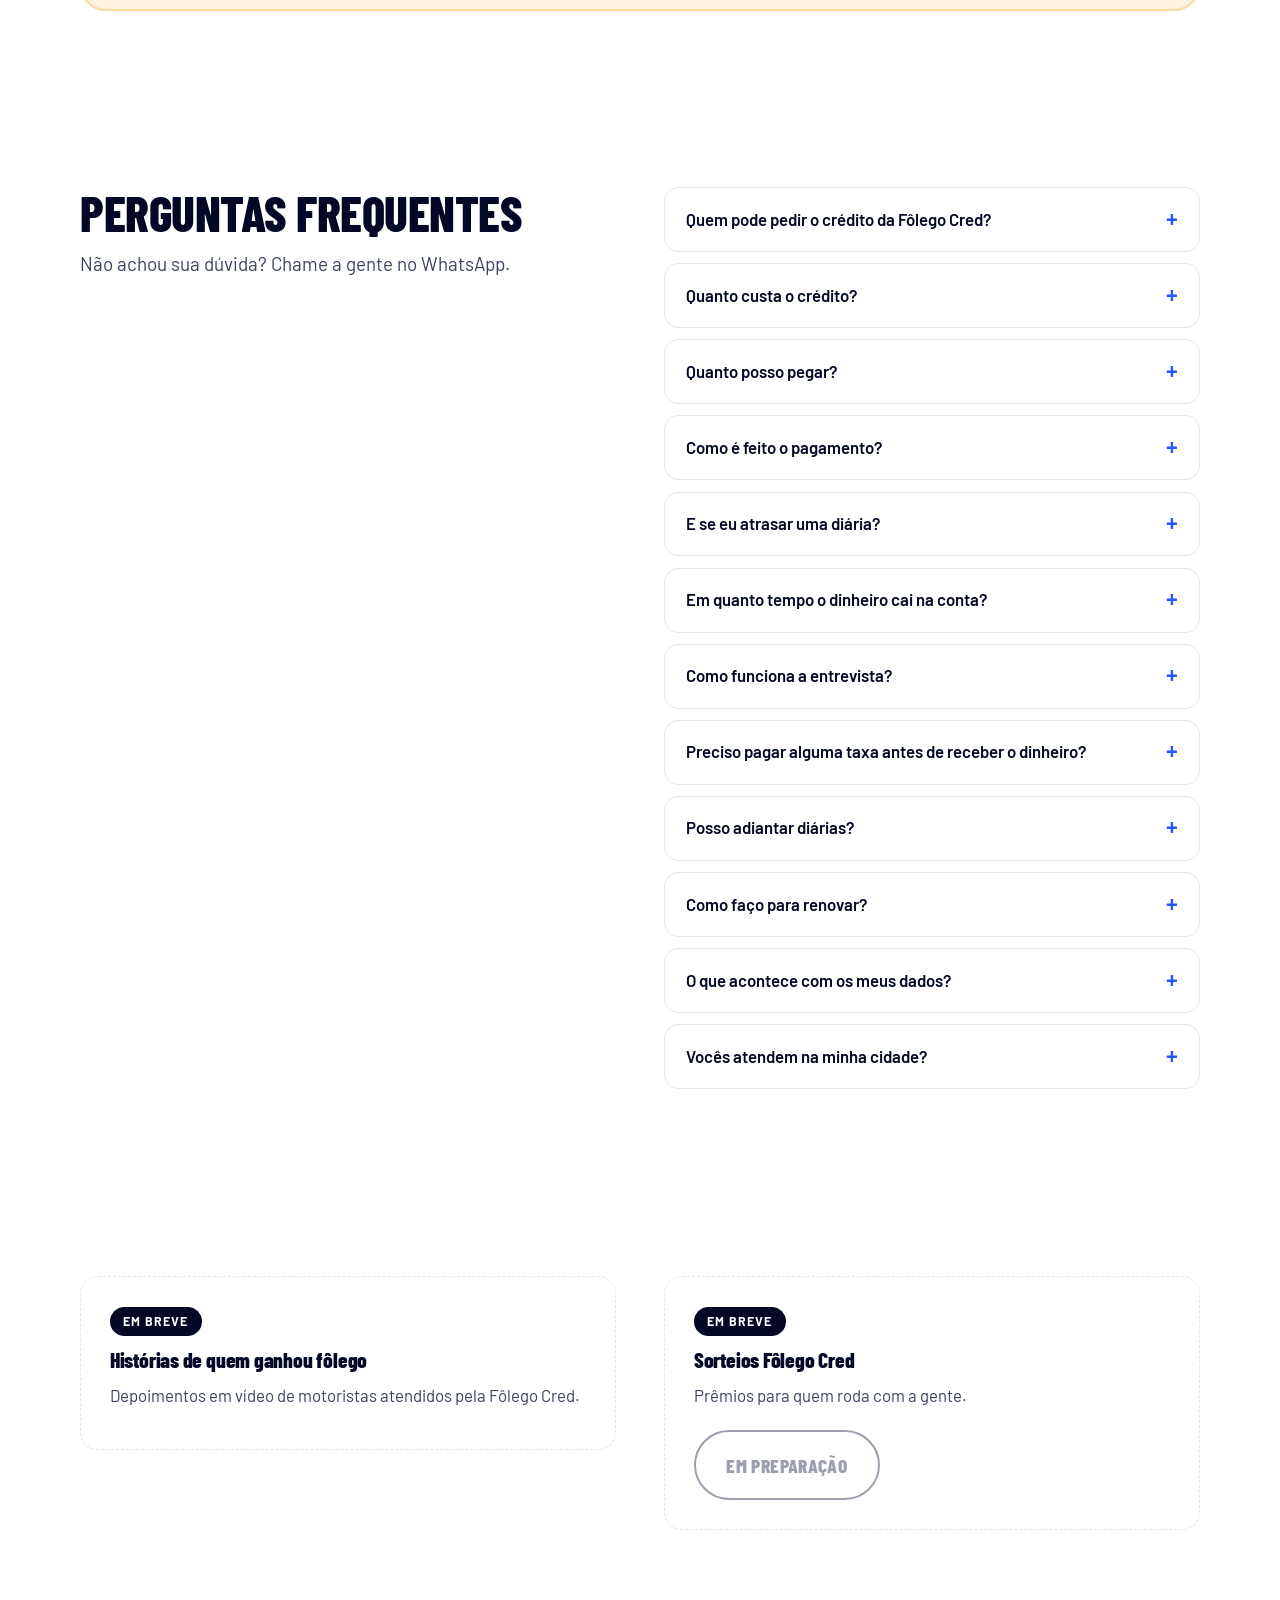
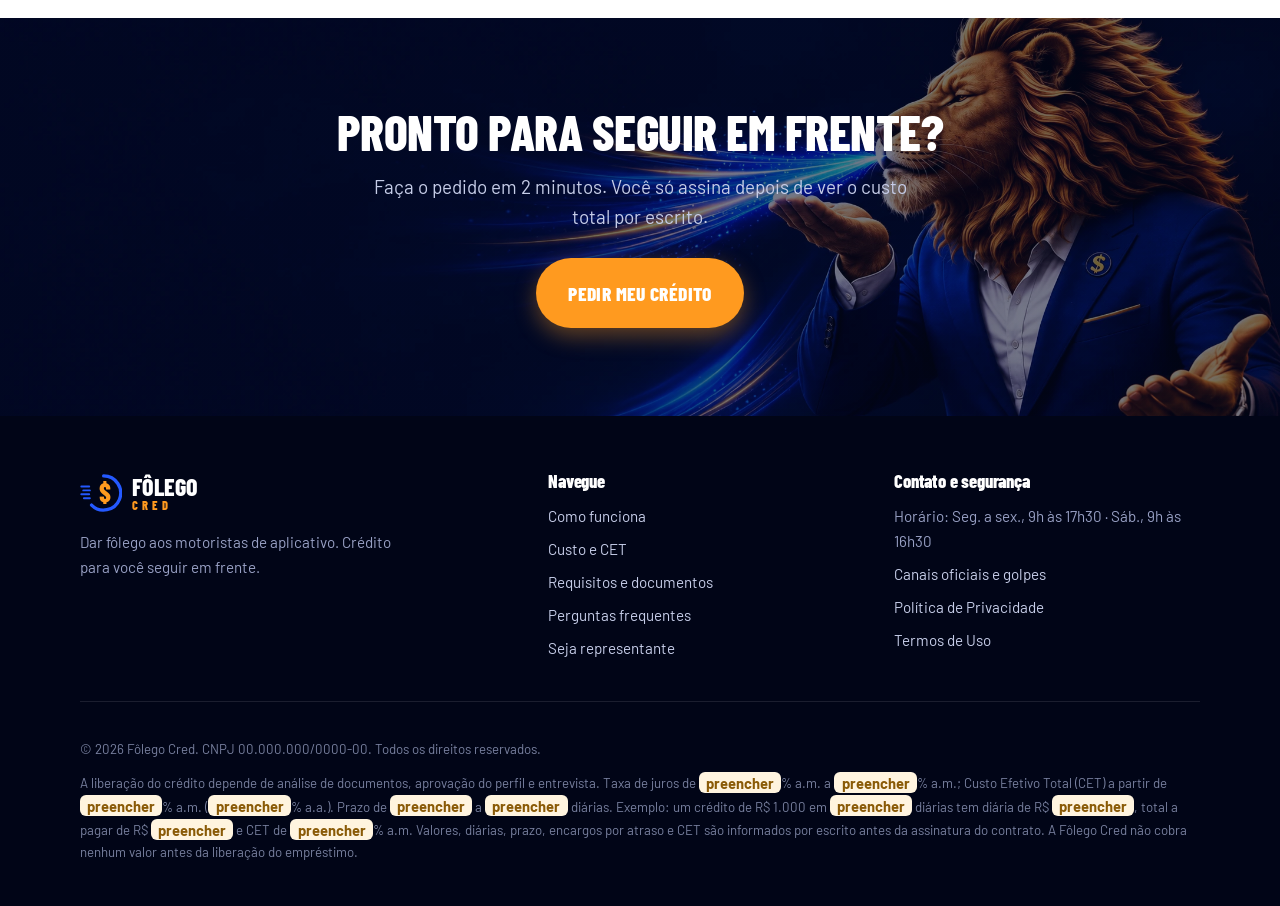
==== commit 9b4b1dbd: "Update index.html" ====
--- a/index.html
+++ b/index.html
@@ -57,11 +57,7 @@
         <a class="btn btn-laranja" href="#pedido">Solicitar meu crédito</a>
         <a class="btn btn-contorno" href="#como-funciona">Ver como funciona</a>
       </div>
-      <ul class="hero-selos">
-        <li><svg viewBox="0 0 24 24" fill="none" stroke="currentColor" stroke-width="2" stroke-linecap="round" stroke-linejoin="round" aria-hidden="true"><path d="M12 2 4 5v6c0 5 3.4 9.3 8 11 4.6-1.7 8-6 8-11V5l-8-3z"/><path d="m8.5 12 2.5 2.5 4.5-5"/></svg> Nenhuma taxa antes da liberação</li>
-        <li><svg viewBox="0 0 24 24" fill="none" stroke="currentColor" stroke-width="2" stroke-linecap="round" aria-hidden="true"><circle cx="12" cy="8" r="4"/><path d="M4 21c1.5-4 4.5-6 8-6s6.5 2 8 6"/></svg> Atendimento em todo o Brasil</li>
-        <li><svg viewBox="0 0 24 24" fill="none" stroke="currentColor" stroke-width="2" stroke-linecap="round" stroke-linejoin="round" aria-hidden="true"><rect x="3" y="4" width="18" height="16" rx="2"/><path d="M7 9h10M7 13h6"/></svg> Custo total informado antes da assinatura</li>
-      </ul>
+     
     </div>
   </div>
 </section>
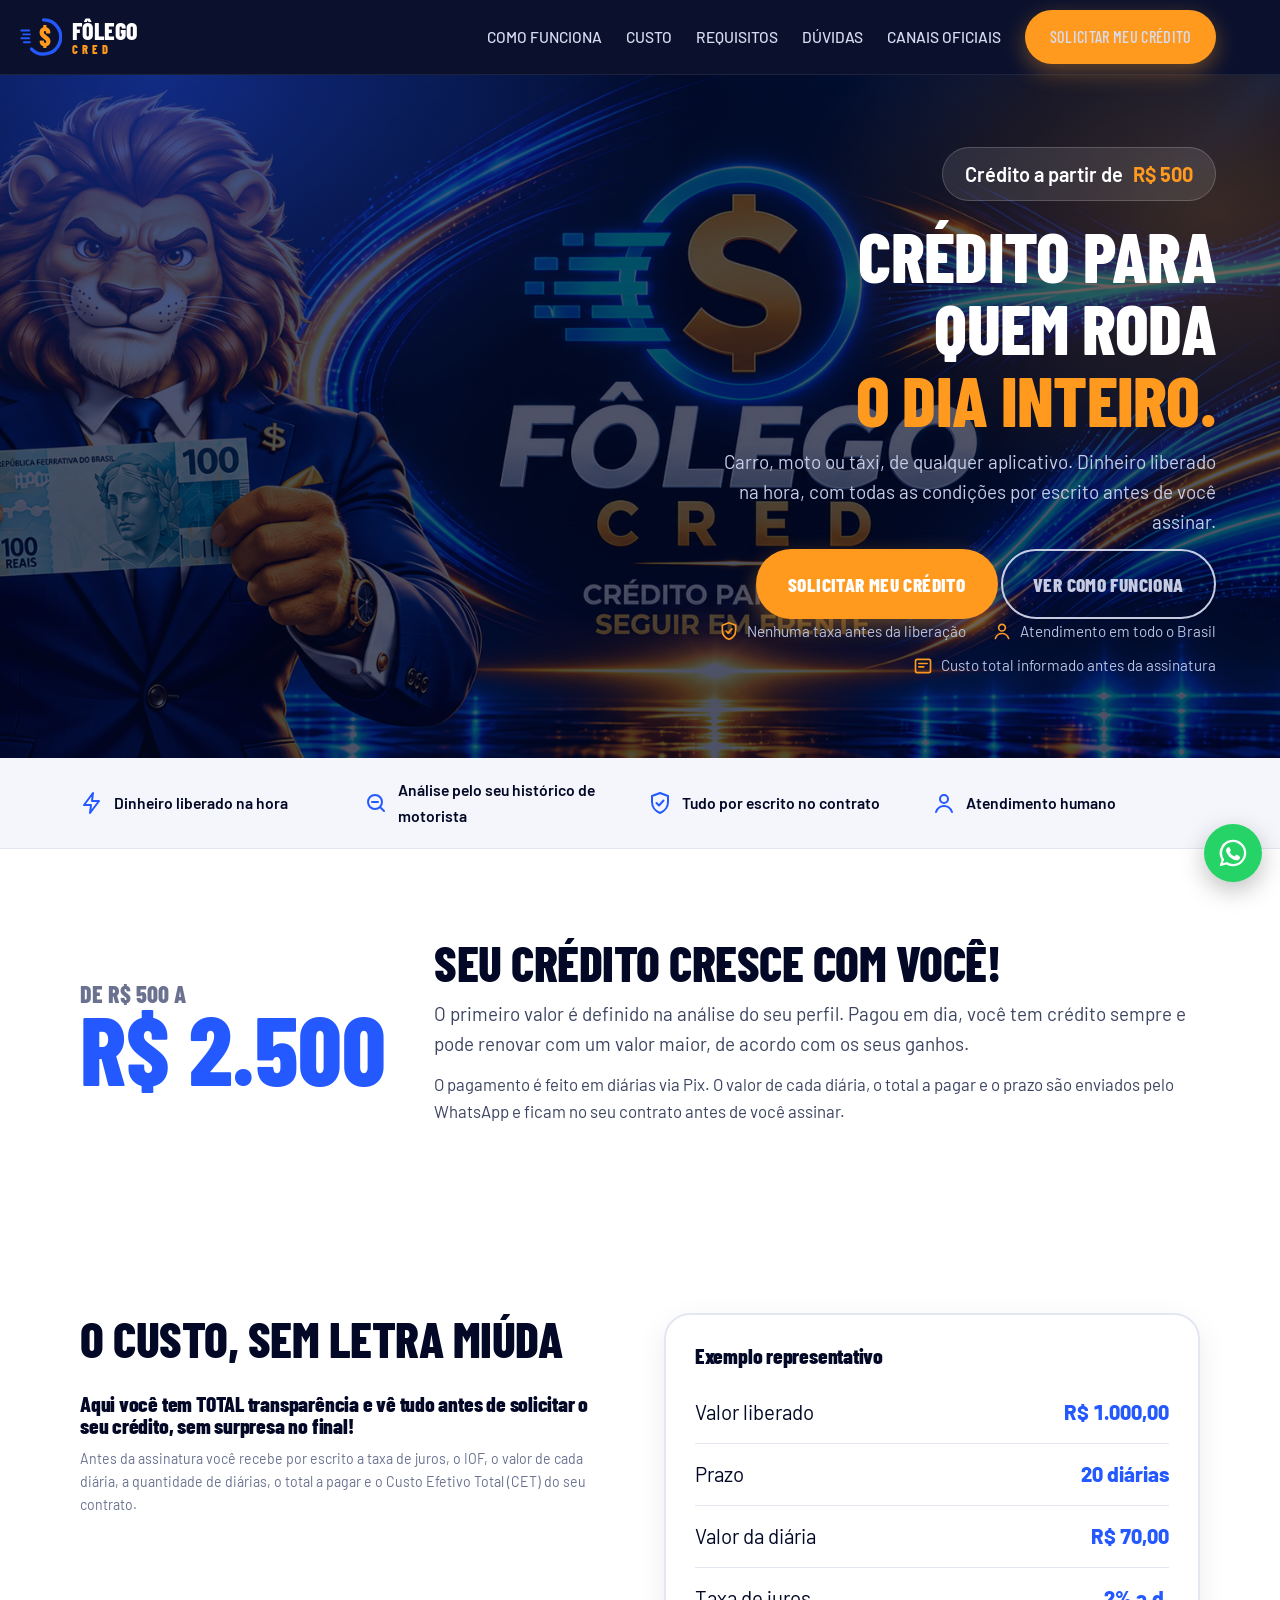
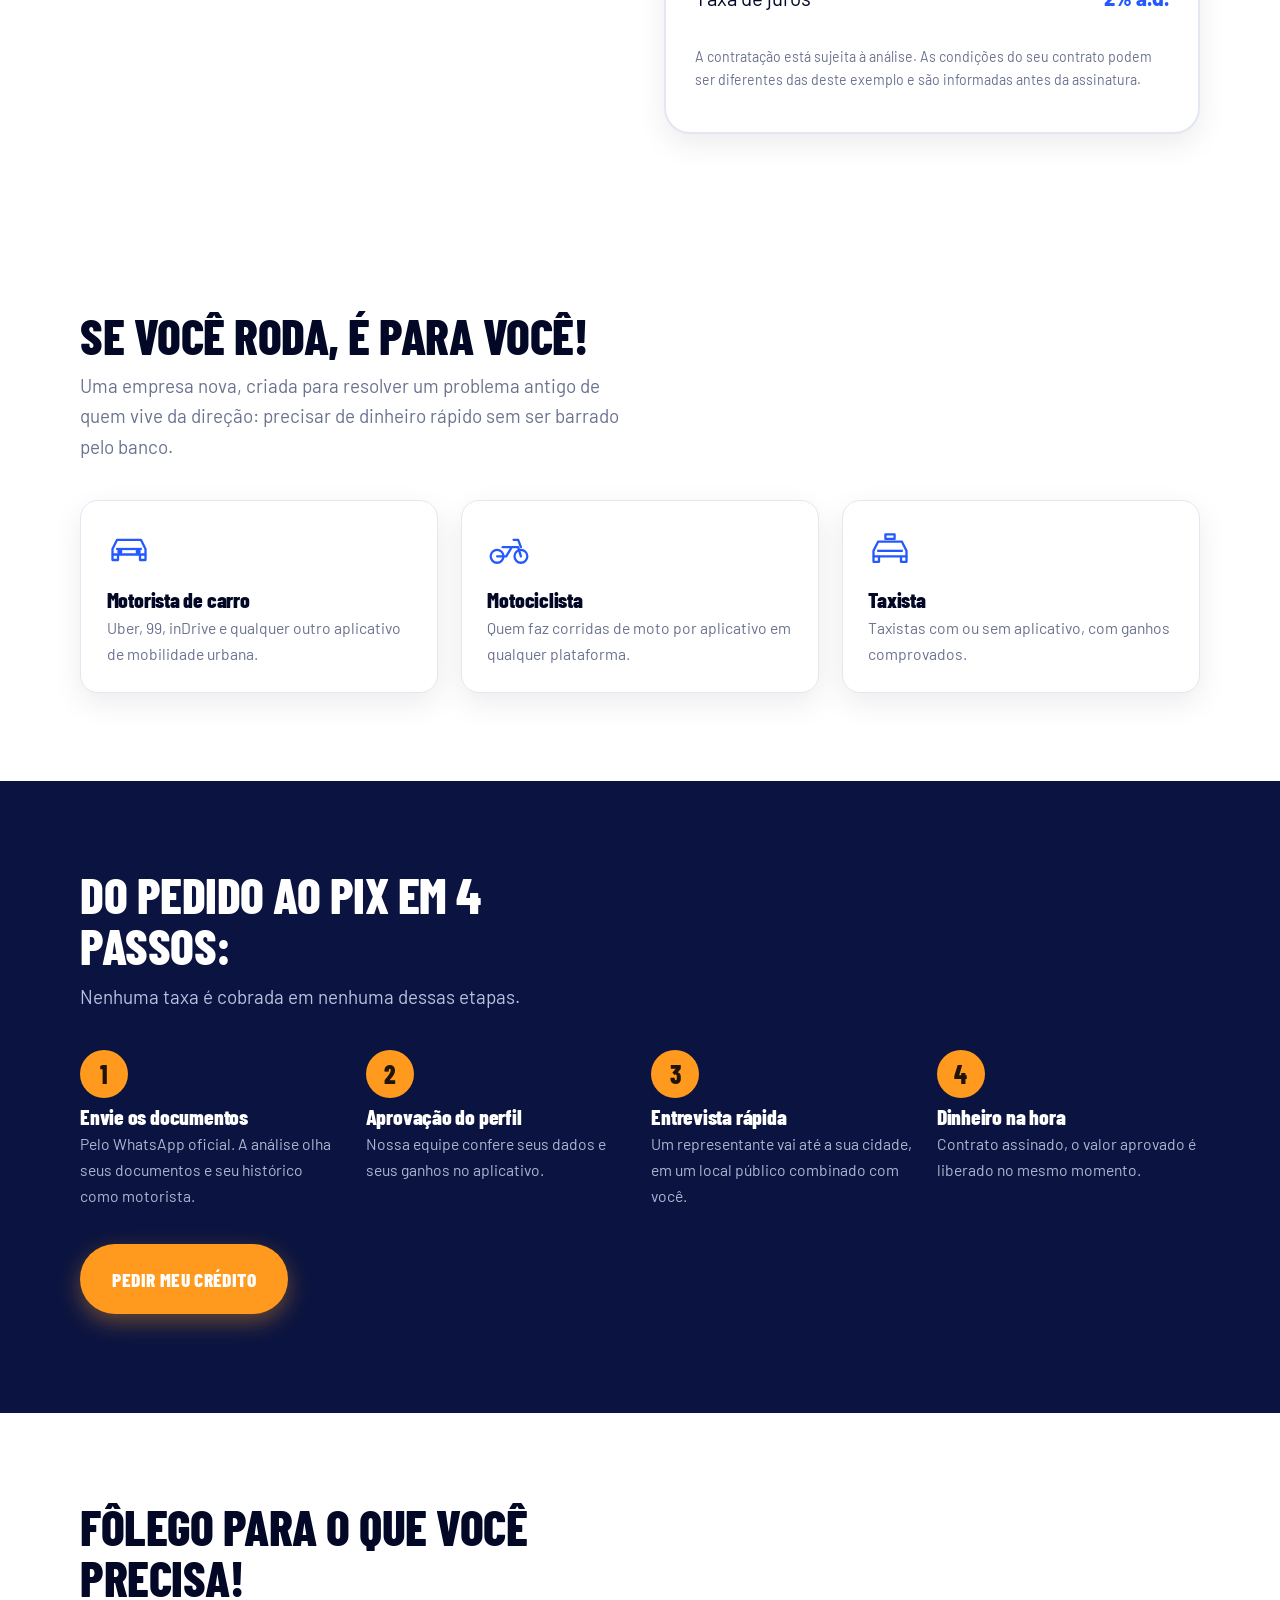
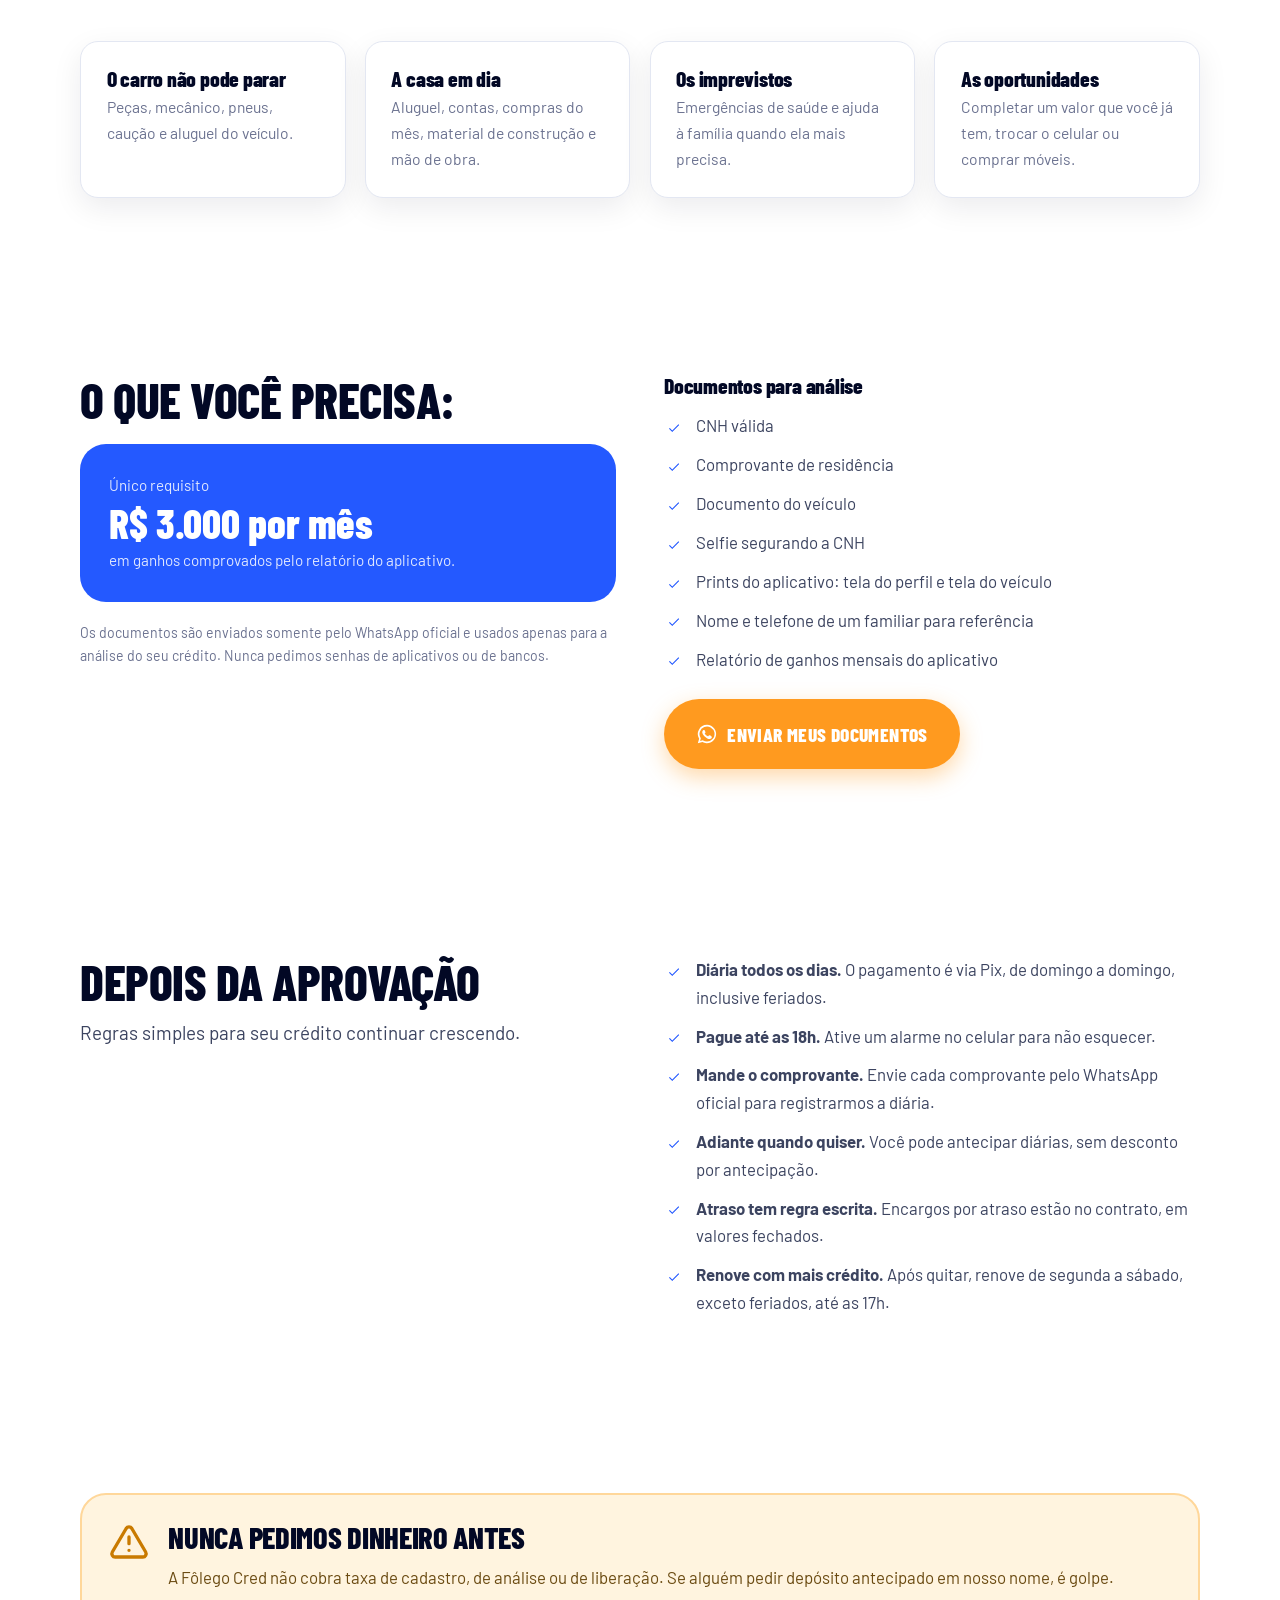
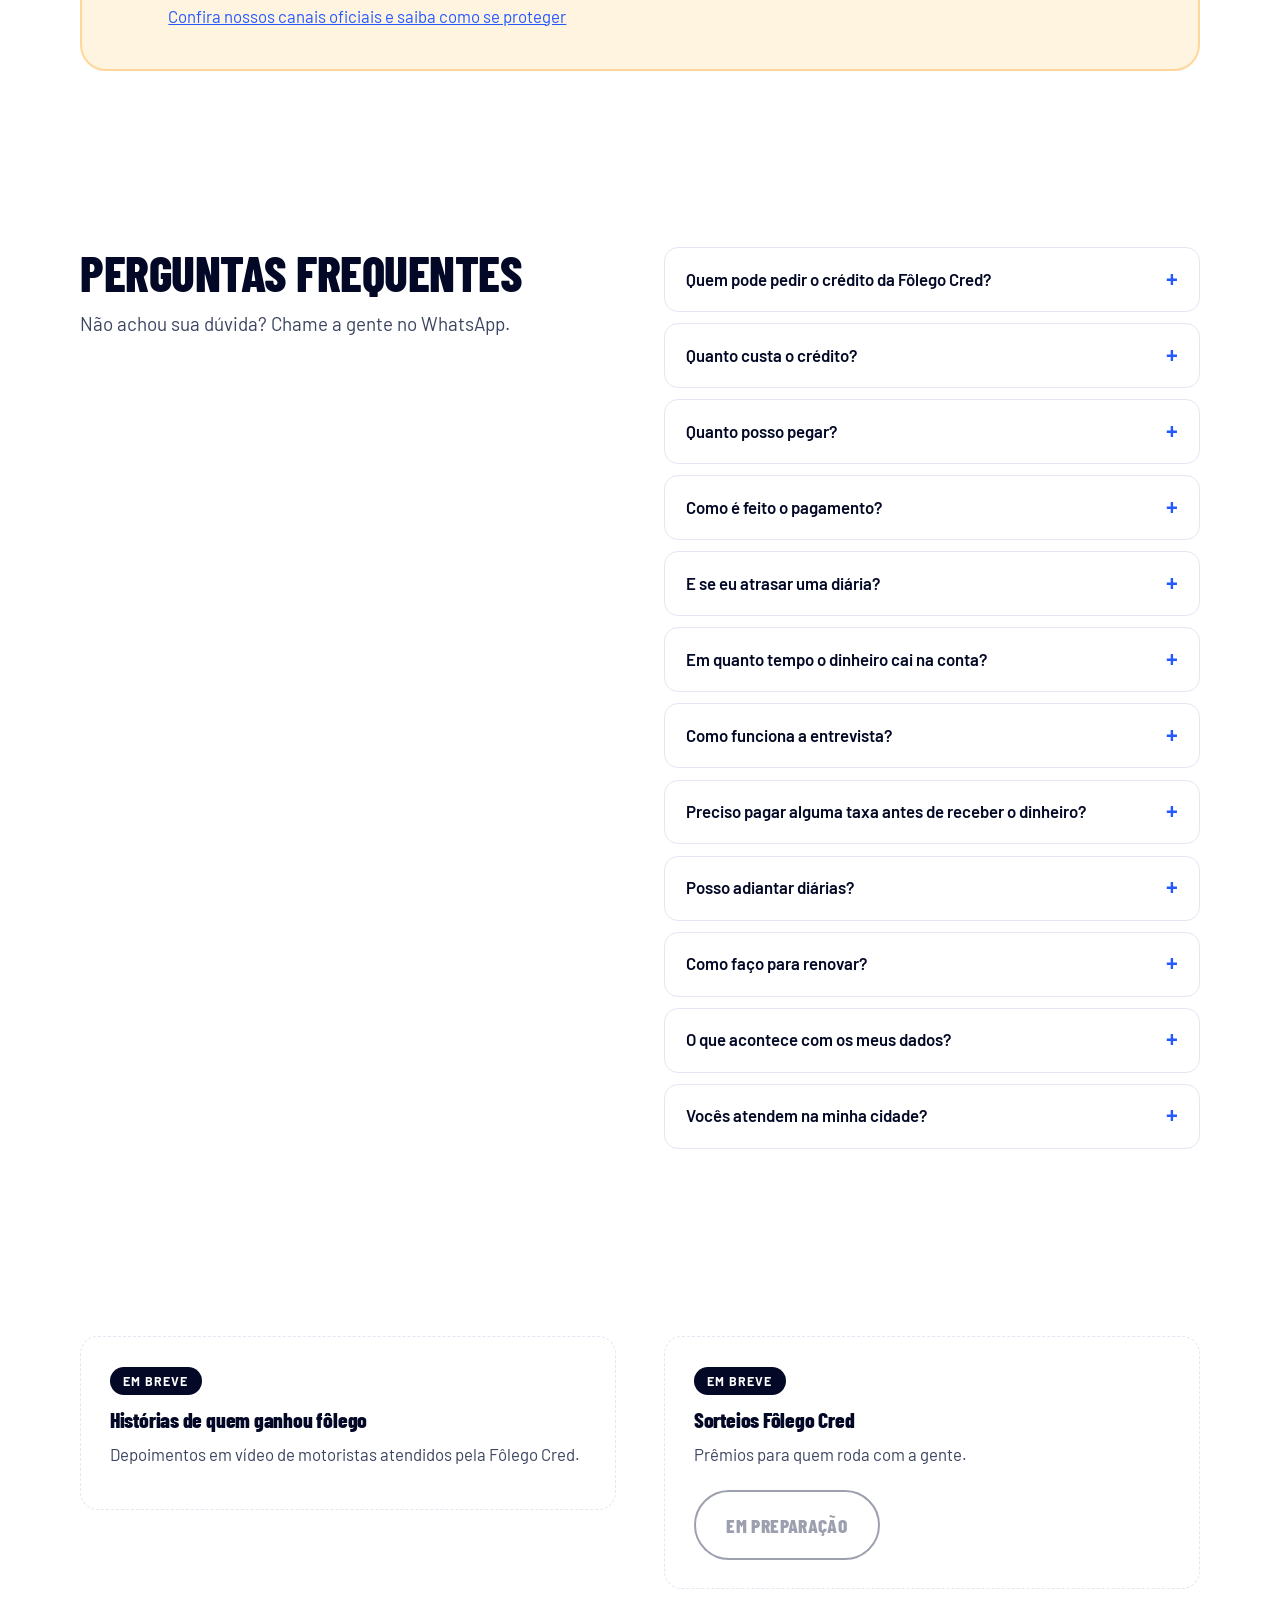
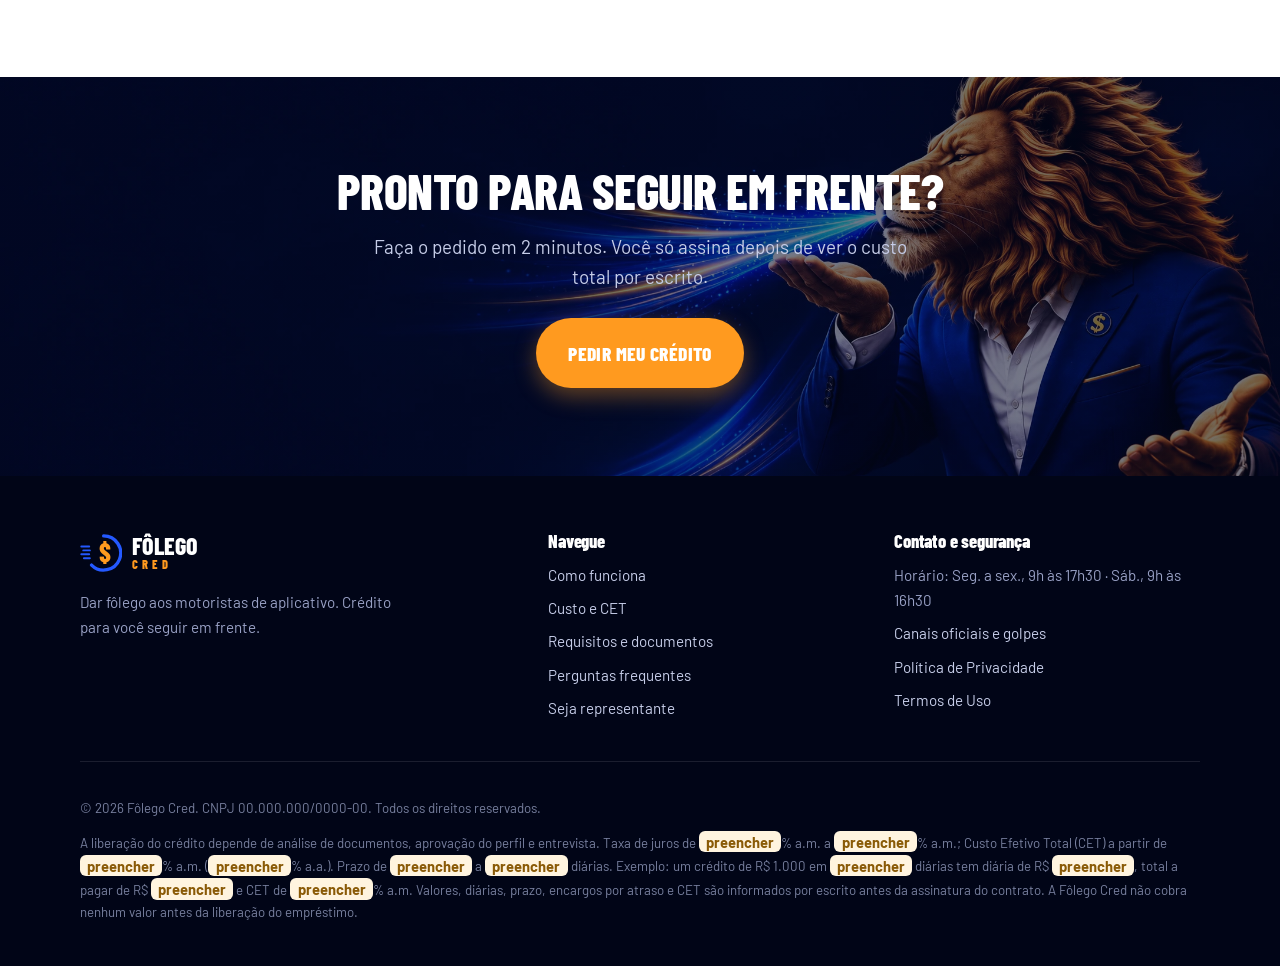
==== commit f5a682aa: "Add feature list to the hero section" ====
--- a/index.html
+++ b/index.html
@@ -57,7 +57,11 @@
         <a class="btn btn-laranja" href="#pedido">Solicitar meu crédito</a>
         <a class="btn btn-contorno" href="#como-funciona">Ver como funciona</a>
       </div>
-     
+         <ul class="hero-selos">
+        <li><svg viewBox="0 0 24 24" fill="none" stroke="currentColor" stroke-width="2" stroke-linecap="round" stroke-linejoin="round" aria-hidden="true"><path d="M12 2 4 5v6c0 5 3.4 9.3 8 11 4.6-1.7 8-6 8-11V5l-8-3z"/><path d="m8.5 12 2.5 2.5 4.5-5"/></svg> Nenhuma taxa antes da liberação</li>
+        <li><svg viewBox="0 0 24 24" fill="none" stroke="currentColor" stroke-width="2" stroke-linecap="round" aria-hidden="true"><circle cx="12" cy="8" r="4"/><path d="M4 21c1.5-4 4.5-6 8-6s6.5 2 8 6"/></svg> Atendimento em todo o Brasil</li>
+        <li><svg viewBox="0 0 24 24" fill="none" stroke="currentColor" stroke-width="2" stroke-linecap="round" stroke-linejoin="round" aria-hidden="true"><rect x="3" y="4" width="18" height="16" rx="2"/><path d="M7 9h10M7 13h6"/></svg> Custo total informado antes da assinatura</li>
+      </ul>
     </div>
   </div>
 </section>
